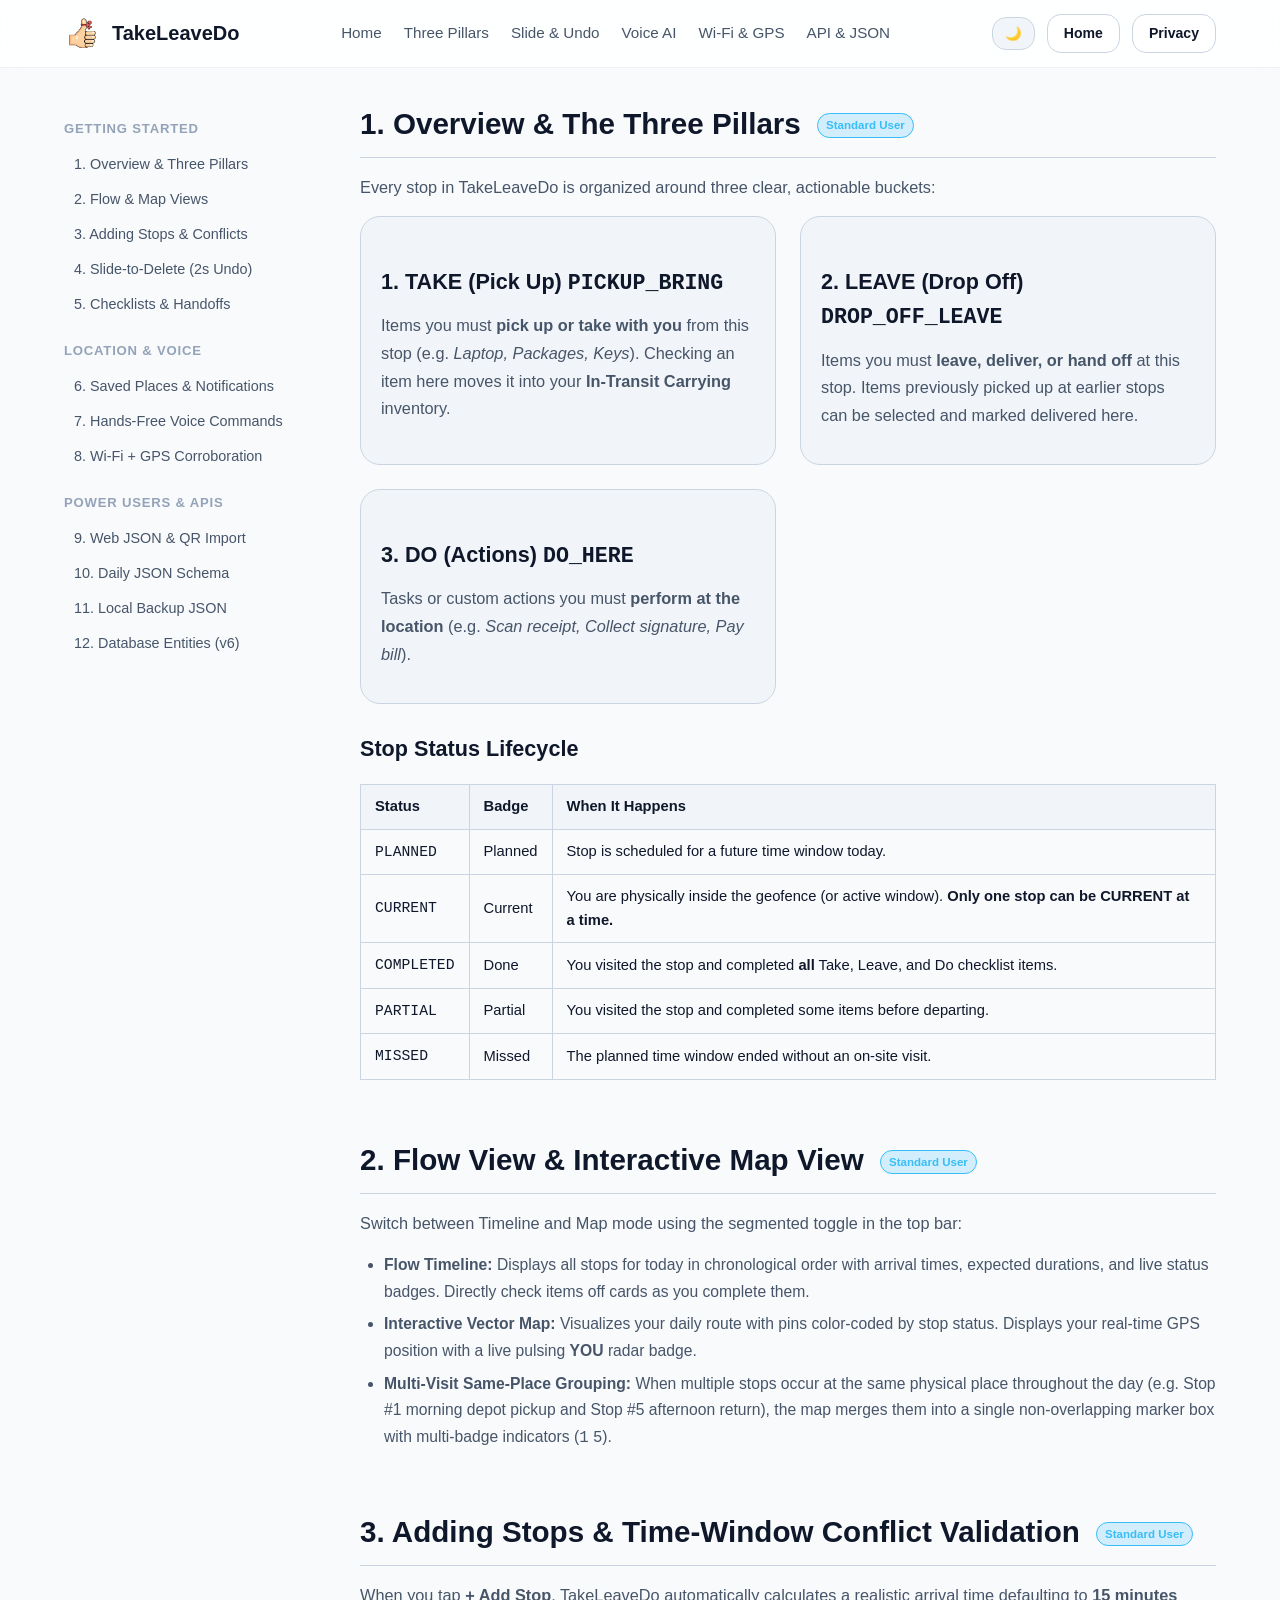
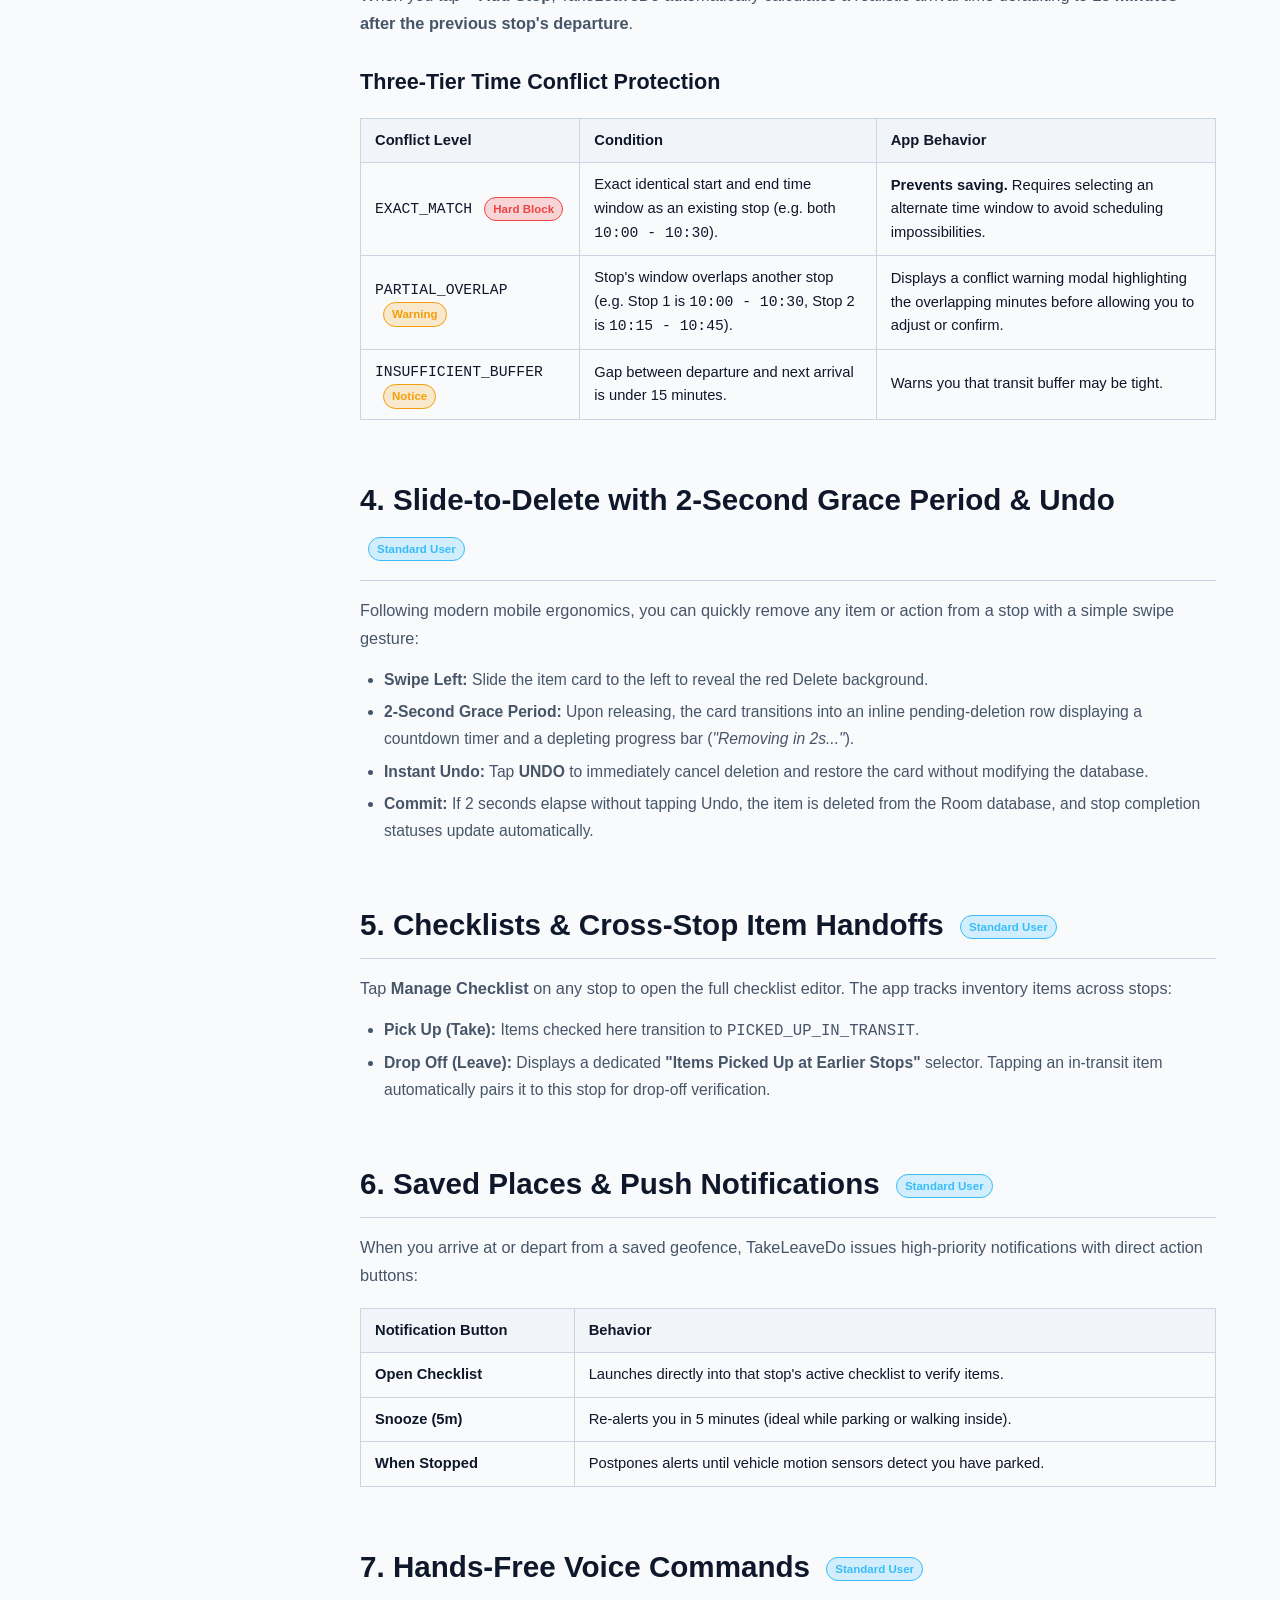
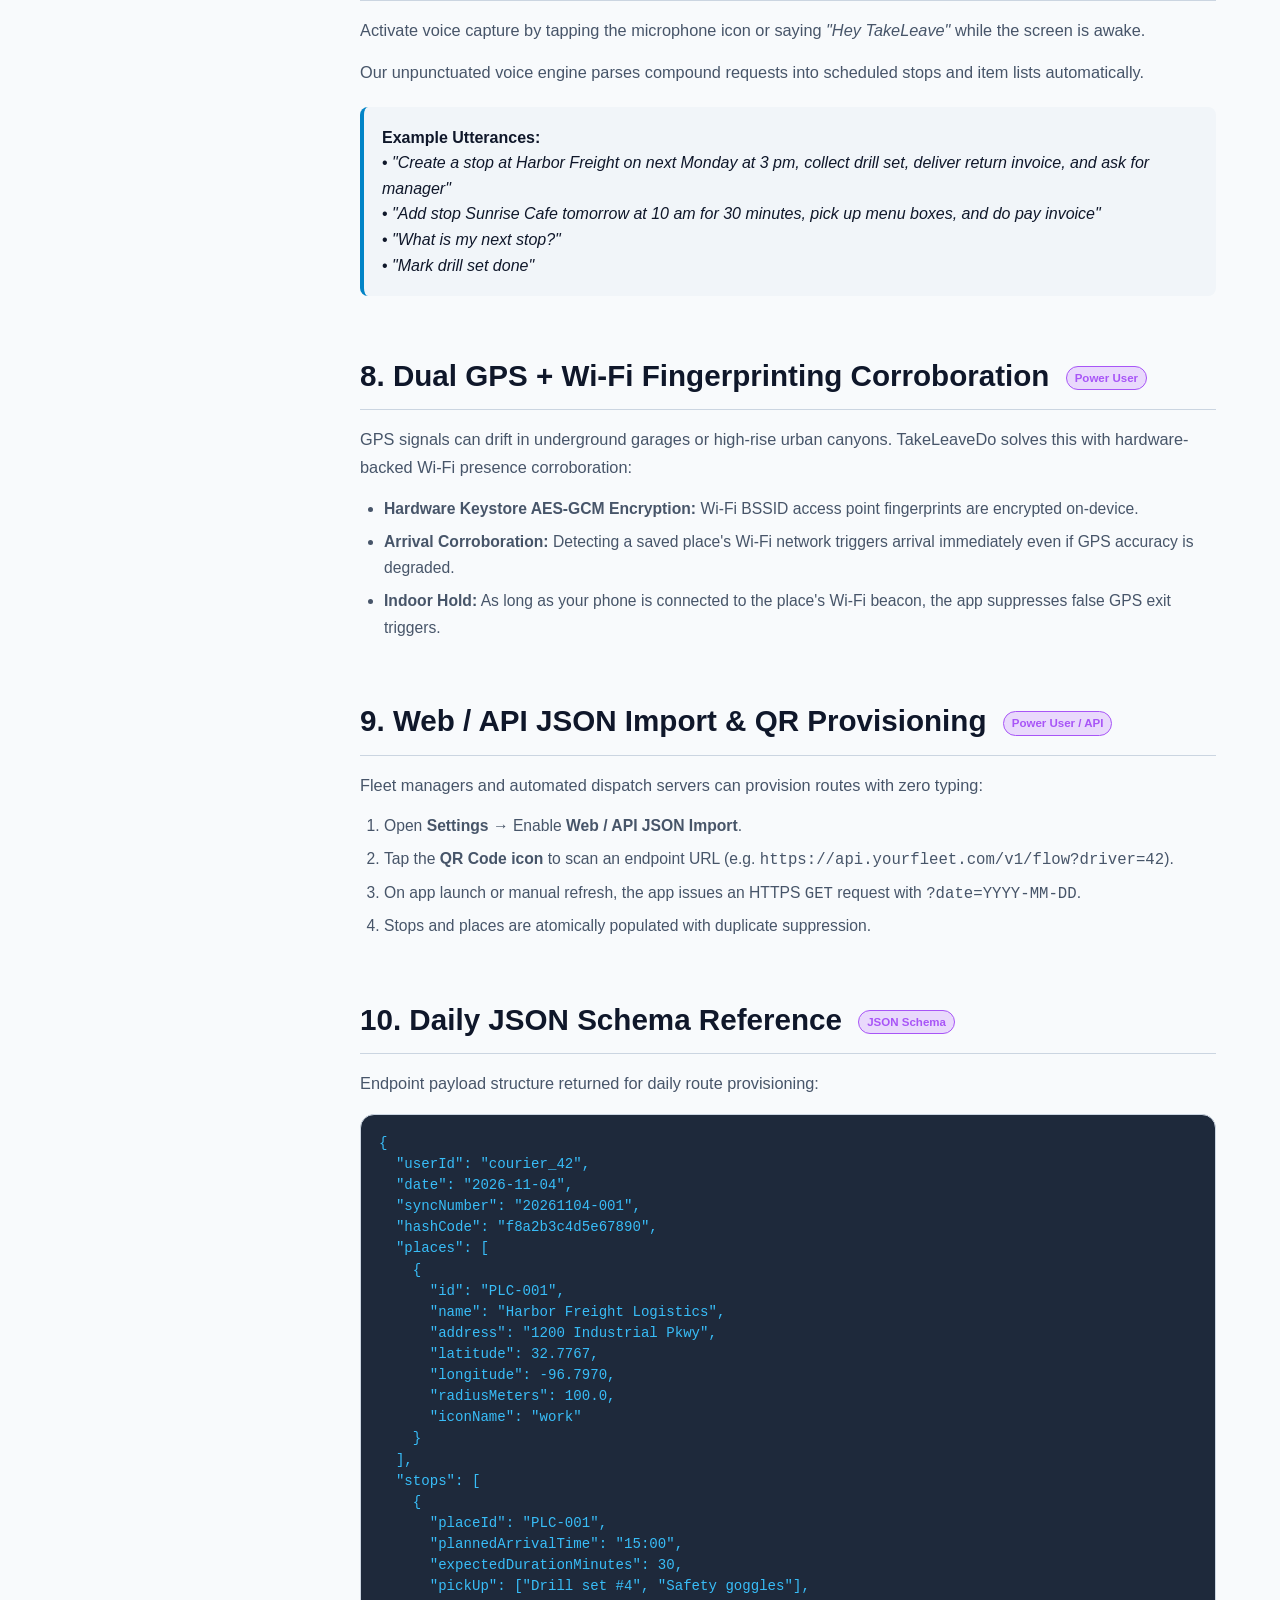
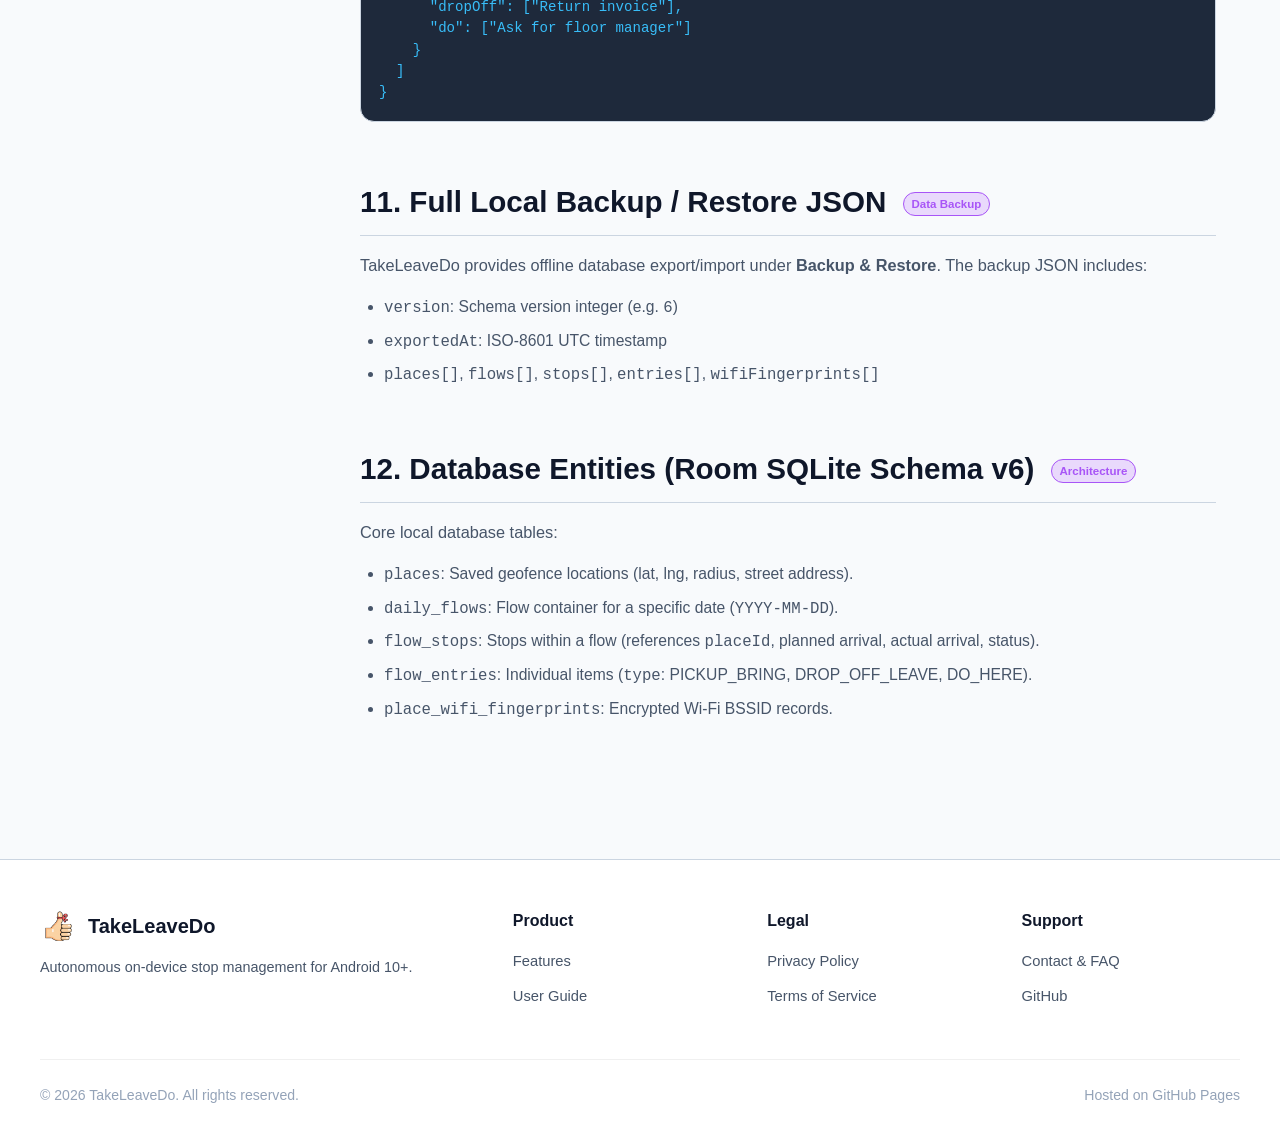
==== docs.html @ e9e909c5 "Initial release of TakeLeaveDo GitHub Pages website, documentation, and privacy policy" ====
<!DOCTYPE html>
<html lang="en" data-theme="dark">
<head>
  <meta charset="UTF-8" />
  <meta name="viewport" content="width=device-width, initial-scale=1.0" />
  <title>User Guide & Technical Reference — TakeLeaveDo</title>
  <meta name="description" content="Comprehensive User Guide, Voice Commands Manual, and Web/API JSON specifications for TakeLeaveDo." />
  <link rel="icon" type="image/png" href="assets/img/app_logo.png" />
  <link rel="stylesheet" href="assets/css/style.css" />
  <style>
    /* Docs specific layout */
    .docs-layout {
      max-width: var(--max-w);
      margin: 0 auto;
      display: grid;
      grid-template-columns: 260px 1fr;
      gap: 36px;
      padding: 32px 24px 80px;
    }
    aside.docs-sidebar {
      position: sticky;
      top: 80px;
      height: calc(100vh - 100px);
      overflow-y: auto;
      padding-right: 12px;
    }
    .docs-sidebar h4 {
      font-size: 0.82rem;
      text-transform: uppercase;
      letter-spacing: 0.8px;
      color: var(--text-dim);
      margin: 18px 0 8px;
    }
    .docs-sidebar ul {
      list-style: none;
      margin-bottom: 12px;
    }
    .docs-sidebar li a {
      display: block;
      padding: 6px 10px;
      border-radius: var(--radius-sm);
      color: var(--text-muted);
      font-size: 0.9rem;
      transition: var(--transition);
    }
    .docs-sidebar li a:hover {
      background: var(--bg-card);
      color: var(--primary);
      text-decoration: none;
    }
    .docs-content section {
      margin-bottom: 56px;
      scroll-margin-top: 90px;
    }
    .docs-content h2 {
      font-size: 1.85rem;
      font-weight: 700;
      margin-bottom: 16px;
      border-bottom: 1px solid var(--border);
      padding-bottom: 10px;
    }
    .docs-content h3 {
      font-size: 1.35rem;
      font-weight: 600;
      margin: 28px 0 12px;
      color: var(--text-main);
    }
    .docs-content p {
      color: var(--text-muted);
      font-size: 1.02rem;
      line-height: 1.7;
      margin-bottom: 14px;
    }
    .docs-content ul, .docs-content ol {
      color: var(--text-muted);
      margin: 0 0 18px 24px;
      font-size: 0.98rem;
      line-height: 1.7;
    }
    .docs-content li { margin-bottom: 6px; }
    .badge {
      display: inline-block;
      font-size: 0.72rem;
      font-weight: 700;
      padding: 2px 8px;
      border-radius: var(--radius-full);
      vertical-align: middle;
      margin-left: 8px;
    }
    .badge-user { background: rgba(56, 189, 248, 0.2); color: #38bdf8; border: 1px solid #38bdf8; }
    .badge-power { background: rgba(168, 85, 247, 0.2); color: #a855f7; border: 1px solid #a855f7; }
    .badge-warn { background: rgba(245, 158, 11, 0.2); color: #f59e0b; border: 1px solid #f59e0b; }
    .badge-block { background: rgba(239, 68, 68, 0.2); color: #ef4444; border: 1px solid #ef4444; }
    pre {
      background: var(--bg-code);
      border: 1px solid var(--border);
      border-radius: var(--radius-md);
      padding: 18px;
      overflow-x: auto;
      font-family: ui-monospace, SFMono-Regular, Menlo, Monaco, Consolas, monospace;
      font-size: 0.88rem;
      line-height: 1.5;
      color: #38bdf8;
      margin: 16px 0 24px;
    }
    table {
      width: 100%;
      border-collapse: collapse;
      margin: 18px 0;
      border: 1px solid var(--border);
      font-size: 0.92rem;
    }
    th, td {
      padding: 10px 14px;
      border: 1px solid var(--border);
      text-align: left;
    }
    th { background: var(--bg-card); color: var(--text-main); }
    @media (max-width: 860px) {
      .docs-layout { grid-template-columns: 1fr; }
      aside.docs-sidebar { display: none; }
    }
  </style>
</head>
<body>

  <!-- Site Navigation -->
  <header class="site-header">
    <div class="nav-container">
      <a href="index.html" class="brand">
        <img src="assets/img/app_logo.png" alt="TakeLeaveDo Logo" />
        <span>TakeLeaveDo</span>
      </a>
      <nav class="main-nav">
        <a href="index.html">Home</a>
        <a href="#overview">Three Pillars</a>
        <a href="#swipe-undo">Slide & Undo</a>
        <a href="#voice-commands">Voice AI</a>
        <a href="#wifi-corroboration">Wi-Fi & GPS</a>
        <a href="#schema-web-import">API & JSON</a>
      </nav>
      <div class="nav-actions">
        <button id="theme-toggle" class="btn-icon" aria-label="Toggle Theme">☀️</button>
        <a href="index.html" class="btn btn-outline" style="padding: 7px 16px; font-size: 0.88rem;">Home</a>
        <a href="privacy.html" class="btn btn-outline" style="padding: 7px 16px; font-size: 0.88rem;">Privacy</a>
      </div>
    </div>
  </header>

  <div class="docs-layout">
    <!-- Sidebar -->
    <aside class="docs-sidebar">
      <h4>Getting Started</h4>
      <ul>
        <li><a href="#overview">1. Overview & Three Pillars</a></li>
        <li><a href="#today-flow-map">2. Flow & Map Views</a></li>
        <li><a href="#stops-conflicts">3. Adding Stops & Conflicts</a></li>
        <li><a href="#swipe-undo">4. Slide-to-Delete (2s Undo)</a></li>
        <li><a href="#checklists-handoff">5. Checklists & Handoffs</a></li>
      </ul>

      <h4>Location & Voice</h4>
      <ul>
        <li><a href="#places-geofence">6. Saved Places & Notifications</a></li>
        <li><a href="#voice-commands">7. Hands-Free Voice Commands</a></li>
        <li><a href="#wifi-corroboration">8. Wi-Fi + GPS Corroboration</a></li>
      </ul>

      <h4>Power Users & APIs</h4>
      <ul>
        <li><a href="#web-json-qr">9. Web JSON & QR Import</a></li>
        <li><a href="#schema-web-import">10. Daily JSON Schema</a></li>
        <li><a href="#schema-backup">11. Local Backup JSON</a></li>
        <li><a href="#db-entities">12. Database Entities (v6)</a></li>
      </ul>
    </aside>

    <!-- Main Docs Content -->
    <main class="docs-content">
      <!-- SECTION 1 -->
      <section id="overview">
        <h2>1. Overview & The Three Pillars <span class="badge badge-user">Standard User</span></h2>
        <p>Every stop in TakeLeaveDo is organized around three clear, actionable buckets:</p>
        <div class="features-grid" style="margin-bottom: 24px;">
          <div class="feature-card" style="padding: 20px;">
            <h3>1. TAKE (Pick Up) <code>PICKUP_BRING</code></h3>
            <p>Items you must <strong>pick up or take with you</strong> from this stop (e.g. <em>Laptop, Packages, Keys</em>). Checking an item here moves it into your <strong>In-Transit Carrying</strong> inventory.</p>
          </div>
          <div class="feature-card" style="padding: 20px;">
            <h3>2. LEAVE (Drop Off) <code>DROP_OFF_LEAVE</code></h3>
            <p>Items you must <strong>leave, deliver, or hand off</strong> at this stop. Items previously picked up at earlier stops can be selected and marked delivered here.</p>
          </div>
          <div class="feature-card" style="padding: 20px;">
            <h3>3. DO (Actions) <code>DO_HERE</code></h3>
            <p>Tasks or custom actions you must <strong>perform at the location</strong> (e.g. <em>Scan receipt, Collect signature, Pay bill</em>).</p>
          </div>
        </div>

        <h3>Stop Status Lifecycle</h3>
        <table>
          <thead>
            <tr><th>Status</th><th>Badge</th><th>When It Happens</th></tr>
          </thead>
          <tbody>
            <tr><td><code>PLANNED</code></td><td>Planned</td><td>Stop is scheduled for a future time window today.</td></tr>
            <tr><td><code>CURRENT</code></td><td>Current</td><td>You are physically inside the geofence (or active window). <strong>Only one stop can be CURRENT at a time.</strong></td></tr>
            <tr><td><code>COMPLETED</code></td><td>Done</td><td>You visited the stop and completed <strong>all</strong> Take, Leave, and Do checklist items.</td></tr>
            <tr><td><code>PARTIAL</code></td><td>Partial</td><td>You visited the stop and completed some items before departing.</td></tr>
            <tr><td><code>MISSED</code></td><td>Missed</td><td>The planned time window ended without an on-site visit.</td></tr>
          </tbody>
        </table>
      </section>

      <!-- SECTION 2 -->
      <section id="today-flow-map">
        <h2>2. Flow View & Interactive Map View <span class="badge badge-user">Standard User</span></h2>
        <p>Switch between Timeline and Map mode using the segmented toggle in the top bar:</p>
        <ul>
          <li><strong>Flow Timeline:</strong> Displays all stops for today in chronological order with arrival times, expected durations, and live status badges. Directly check items off cards as you complete them.</li>
          <li><strong>Interactive Vector Map:</strong> Visualizes your daily route with pins color-coded by stop status. Displays your real-time GPS position with a live pulsing <strong>YOU</strong> radar badge.</li>
          <li><strong>Multi-Visit Same-Place Grouping:</strong> When multiple stops occur at the same physical place throughout the day (e.g. Stop #1 morning depot pickup and Stop #5 afternoon return), the map merges them into a single non-overlapping marker box with multi-badge indicators (<code>1</code> <code>5</code>).</li>
        </ul>
      </section>

      <!-- SECTION 3 -->
      <section id="stops-conflicts">
        <h2>3. Adding Stops & Time-Window Conflict Validation <span class="badge badge-user">Standard User</span></h2>
        <p>When you tap <strong>+ Add Stop</strong>, TakeLeaveDo automatically calculates a realistic arrival time defaulting to <strong>15 minutes after the previous stop's departure</strong>.</p>

        <h3>Three-Tier Time Conflict Protection</h3>
        <table>
          <thead>
            <tr><th>Conflict Level</th><th>Condition</th><th>App Behavior</th></tr>
          </thead>
          <tbody>
            <tr>
              <td><code>EXACT_MATCH</code> <span class="badge badge-block">Hard Block</span></td>
              <td>Exact identical start and end time window as an existing stop (e.g. both <code>10:00 - 10:30</code>).</td>
              <td><strong>Prevents saving.</strong> Requires selecting an alternate time window to avoid scheduling impossibilities.</td>
            </tr>
            <tr>
              <td><code>PARTIAL_OVERLAP</code> <span class="badge badge-warn">Warning</span></td>
              <td>Stop's window overlaps another stop (e.g. Stop 1 is <code>10:00 - 10:30</code>, Stop 2 is <code>10:15 - 10:45</code>).</td>
              <td>Displays a conflict warning modal highlighting the overlapping minutes before allowing you to adjust or confirm.</td>
            </tr>
            <tr>
              <td><code>INSUFFICIENT_BUFFER</code> <span class="badge badge-warn">Notice</span></td>
              <td>Gap between departure and next arrival is under 15 minutes.</td>
              <td>Warns you that transit buffer may be tight.</td>
            </tr>
          </tbody>
        </table>
      </section>

      <!-- SECTION 4: SLIDE TO DELETE & UNDO -->
      <section id="swipe-undo">
        <h2>4. Slide-to-Delete with 2-Second Grace Period & Undo <span class="badge badge-user">Standard User</span></h2>
        <p>
          Following modern mobile ergonomics, you can quickly remove any item or action from a stop with a simple swipe gesture:
        </p>
        <ul>
          <li><strong>Swipe Left:</strong> Slide the item card to the left to reveal the red Delete background.</li>
          <li><strong>2-Second Grace Period:</strong> Upon releasing, the card transitions into an inline pending-deletion row displaying a countdown timer and a depleting progress bar (<em>"Removing in 2s..."</em>).</li>
          <li><strong>Instant Undo:</strong> Tap <strong>UNDO</strong> to immediately cancel deletion and restore the card without modifying the database.</li>
          <li><strong>Commit:</strong> If 2 seconds elapse without tapping Undo, the item is deleted from the Room database, and stop completion statuses update automatically.</li>
        </ul>
      </section>

      <!-- SECTION 5 -->
      <section id="checklists-handoff">
        <h2>5. Checklists & Cross-Stop Item Handoffs <span class="badge badge-user">Standard User</span></h2>
        <p>
          Tap <strong>Manage Checklist</strong> on any stop to open the full checklist editor. The app tracks inventory items across stops:
        </p>
        <ul>
          <li><strong>Pick Up (Take):</strong> Items checked here transition to <code>PICKED_UP_IN_TRANSIT</code>.</li>
          <li><strong>Drop Off (Leave):</strong> Displays a dedicated <strong>"Items Picked Up at Earlier Stops"</strong> selector. Tapping an in-transit item automatically pairs it to this stop for drop-off verification.</li>
        </ul>
      </section>

      <!-- SECTION 6 -->
      <section id="places-geofence">
        <h2>6. Saved Places & Push Notifications <span class="badge badge-user">Standard User</span></h2>
        <p>When you arrive at or depart from a saved geofence, TakeLeaveDo issues high-priority notifications with direct action buttons:</p>
        <table>
          <thead>
            <tr><th>Notification Button</th><th>Behavior</th></tr>
          </thead>
          <tbody>
            <tr><td><strong>Open Checklist</strong></td><td>Launches directly into that stop's active checklist to verify items.</td></tr>
            <tr><td><strong>Snooze (5m)</strong></td><td>Re-alerts you in 5 minutes (ideal while parking or walking inside).</td></tr>
            <tr><td><strong>When Stopped</strong></td><td>Postpones alerts until vehicle motion sensors detect you have parked.</td></tr>
          </tbody>
        </table>
      </section>

      <!-- SECTION 7 -->
      <section id="voice-commands">
        <h2>7. Hands-Free Voice Commands <span class="badge badge-user">Standard User</span></h2>
        <p>
          Activate voice capture by tapping the microphone icon or saying <em>"Hey TakeLeave"</em> while the screen is awake.
        </p>
        <p>
          Our unpunctuated voice engine parses compound requests into scheduled stops and item lists automatically.
        </p>
        <div class="callout-box">
          <strong>Example Utterances:</strong><br />
          &bull; <em>"Create a stop at Harbor Freight on next Monday at 3 pm, collect drill set, deliver return invoice, and ask for manager"</em><br />
          &bull; <em>"Add stop Sunrise Cafe tomorrow at 10 am for 30 minutes, pick up menu boxes, and do pay invoice"</em><br />
          &bull; <em>"What is my next stop?"</em><br />
          &bull; <em>"Mark drill set done"</em>
        </div>
      </section>

      <!-- SECTION 8 -->
      <section id="wifi-corroboration">
        <h2>8. Dual GPS + Wi-Fi Fingerprinting Corroboration <span class="badge badge-power">Power User</span></h2>
        <p>
          GPS signals can drift in underground garages or high-rise urban canyons. TakeLeaveDo solves this with hardware-backed Wi-Fi presence corroboration:
        </p>
        <ul>
          <li><strong>Hardware Keystore AES-GCM Encryption:</strong> Wi-Fi BSSID access point fingerprints are encrypted on-device.</li>
          <li><strong>Arrival Corroboration:</strong> Detecting a saved place's Wi-Fi network triggers arrival immediately even if GPS accuracy is degraded.</li>
          <li><strong>Indoor Hold:</strong> As long as your phone is connected to the place's Wi-Fi beacon, the app suppresses false GPS exit triggers.</li>
        </ul>
      </section>

      <!-- SECTION 9 -->
      <section id="web-json-qr">
        <h2>9. Web / API JSON Import & QR Provisioning <span class="badge badge-power">Power User / API</span></h2>
        <p>
          Fleet managers and automated dispatch servers can provision routes with zero typing:
        </p>
        <ol>
          <li>Open <strong>Settings</strong> &rarr; Enable <strong>Web / API JSON Import</strong>.</li>
          <li>Tap the <strong>QR Code icon</strong> to scan an endpoint URL (e.g. <code>https://api.yourfleet.com/v1/flow?driver=42</code>).</li>
          <li>On app launch or manual refresh, the app issues an HTTPS <code>GET</code> request with <code>?date=YYYY-MM-DD</code>.</li>
          <li>Stops and places are atomically populated with duplicate suppression.</li>
        </ol>
      </section>

      <!-- SECTION 10 -->
      <section id="schema-web-import">
        <h2>10. Daily JSON Schema Reference <span class="badge badge-power">JSON Schema</span></h2>
        <p>Endpoint payload structure returned for daily route provisioning:</p>
        <pre><code>{
  "userId": "courier_42",
  "date": "2026-11-04",
  "syncNumber": "20261104-001",
  "hashCode": "f8a2b3c4d5e67890",
  "places": [
    {
      "id": "PLC-001",
      "name": "Harbor Freight Logistics",
      "address": "1200 Industrial Pkwy",
      "latitude": 32.7767,
      "longitude": -96.7970,
      "radiusMeters": 100.0,
      "iconName": "work"
    }
  ],
  "stops": [
    {
      "placeId": "PLC-001",
      "plannedArrivalTime": "15:00",
      "expectedDurationMinutes": 30,
      "pickUp": ["Drill set #4", "Safety goggles"],
      "dropOff": ["Return invoice"],
      "do": ["Ask for floor manager"]
    }
  ]
}</code></pre>
      </section>

      <!-- SECTION 11 -->
      <section id="schema-backup">
        <h2>11. Full Local Backup / Restore JSON <span class="badge badge-power">Data Backup</span></h2>
        <p>
          TakeLeaveDo provides offline database export/import under <strong>Backup & Restore</strong>. The backup JSON includes:
        </p>
        <ul>
          <li><code>version</code>: Schema version integer (e.g. <code>6</code>)</li>
          <li><code>exportedAt</code>: ISO-8601 UTC timestamp</li>
          <li><code>places[]</code>, <code>flows[]</code>, <code>stops[]</code>, <code>entries[]</code>, <code>wifiFingerprints[]</code></li>
        </ul>
      </section>

      <!-- SECTION 12 -->
      <section id="db-entities">
        <h2>12. Database Entities (Room SQLite Schema v6) <span class="badge badge-power">Architecture</span></h2>
        <p>Core local database tables:</p>
        <ul>
          <li><code>places</code>: Saved geofence locations (lat, lng, radius, street address).</li>
          <li><code>daily_flows</code>: Flow container for a specific date (<code>YYYY-MM-DD</code>).</li>
          <li><code>flow_stops</code>: Stops within a flow (references <code>placeId</code>, planned arrival, actual arrival, status).</li>
          <li><code>flow_entries</code>: Individual items (<code>type</code>: PICKUP_BRING, DROP_OFF_LEAVE, DO_HERE).</li>
          <li><code>place_wifi_fingerprints</code>: Encrypted Wi-Fi BSSID records.</li>
        </ul>
      </section>
    </main>
  </div>

  <footer class="site-footer">
    <div class="footer-container">
      <div class="footer-col">
        <div class="brand" style="margin-bottom: 12px;">
          <img src="assets/img/app_logo.png" alt="Logo" />
          <span>TakeLeaveDo</span>
        </div>
        <p style="color: var(--text-muted); font-size: 0.9rem;">
          Autonomous on-device stop management for Android 10+.
        </p>
      </div>
      <div class="footer-col">
        <h4>Product</h4>
        <ul>
          <li><a href="index.html#features">Features</a></li>
          <li><a href="docs.html">User Guide</a></li>
        </ul>
      </div>
      <div class="footer-col">
        <h4>Legal</h4>
        <ul>
          <li><a href="privacy.html">Privacy Policy</a></li>
          <li><a href="terms.html">Terms of Service</a></li>
        </ul>
      </div>
      <div class="footer-col">
        <h4>Support</h4>
        <ul>
          <li><a href="support.html">Contact & FAQ</a></li>
          <li><a href="https://github.com/caglarorhan/takeleavedo-page" target="_blank" rel="noopener">GitHub</a></li>
        </ul>
      </div>
    </div>
    <div class="footer-bottom">
      <div>&copy; 2026 TakeLeaveDo. All rights reserved.</div>
      <div>Hosted on GitHub Pages</div>
    </div>
  </footer>

  <script src="assets/js/main.js"></script>
</body>
</html>
---- assets/css/style.css ----
/* TakeLeaveDo Official Web & Documentation Stylesheet */
:root {
  --bg-main: #0b0f19;
  --bg-surface: #111827;
  --bg-card: #1f293d;
  --bg-card-hover: #26334d;
  --bg-code: #070a12;
  --text-main: #f3f4f6;
  --text-muted: #9ca3af;
  --text-dim: #6b7280;
  --primary: #38bdf8;
  --primary-hover: #0284c7;
  --primary-glow: rgba(56, 189, 248, 0.25);
  --success: #10b981;
  --success-glow: rgba(16, 185, 129, 0.2);
  --warning: #f59e0b;
  --danger: #ef4444;
  --purple: #8b5cf6;
  --border: #374151;
  --border-light: rgba(255, 255, 255, 0.08);
  --radius-sm: 8px;
  --radius-md: 14px;
  --radius-lg: 20px;
  --radius-full: 9999px;
  --shadow: 0 10px 25px -5px rgba(0, 0, 0, 0.4), 0 8px 10px -6px rgba(0, 0, 0, 0.3);
  --max-w: 1200px;
  --transition: all 0.25s cubic-bezier(0.16, 1, 0.3, 1);
}

[data-theme="light"] {
  --bg-main: #f8fafc;
  --bg-surface: #ffffff;
  --bg-card: #f1f5f9;
  --bg-card-hover: #e2e8f0;
  --bg-code: #1e293b;
  --text-main: #0f172a;
  --text-muted: #475569;
  --text-dim: #94a3b8;
  --primary: #0284c7;
  --primary-hover: #0369a1;
  --primary-glow: rgba(2, 132, 199, 0.15);
  --border: #cbd5e1;
  --border-light: rgba(0, 0, 0, 0.06);
  --shadow: 0 10px 20px -5px rgba(0, 0, 0, 0.08);
}

* {
  box-sizing: border-box;
  margin: 0;
  padding: 0;
}

html {
  scroll-behavior: smooth;
  font-family: -apple-system, BlinkMacSystemFont, "Segoe UI", Roboto, Oxygen, Ubuntu, Cantarell, "Open Sans", sans-serif;
  background-color: var(--bg-main);
  color: var(--text-main);
  line-height: 1.6;
}

body {
  min-height: 100vh;
  display: flex;
  flex-direction: column;
}

a {
  color: var(--primary);
  text-decoration: none;
  transition: var(--transition);
}

a:hover {
  text-decoration: underline;
}

/* Header & Nav */
header.site-header {
  position: sticky;
  top: 0;
  z-index: 100;
  backdrop-filter: blur(16px);
  -webkit-backdrop-filter: blur(16px);
  background-color: rgba(11, 15, 25, 0.82);
  border-bottom: 1px solid var(--border-light);
  transition: var(--transition);
}

[data-theme="light"] header.site-header {
  background-color: rgba(255, 255, 255, 0.85);
}

.nav-container {
  max-width: var(--max-w);
  margin: 0 auto;
  display: flex;
  align-items: center;
  justify-content: space-between;
  padding: 14px 24px;
}

.brand {
  display: flex;
  align-items: center;
  gap: 12px;
  font-size: 1.25rem;
  font-weight: 700;
  color: var(--text-main);
  text-decoration: none !important;
}

.brand img {
  width: 36px;
  height: 36px;
  border-radius: var(--radius-sm);
}

.brand span.tag {
  font-size: 0.72rem;
  background: var(--primary-glow);
  color: var(--primary);
  padding: 2px 8px;
  border-radius: var(--radius-full);
  font-weight: 600;
  letter-spacing: 0.5px;
}

nav.main-nav {
  display: flex;
  align-items: center;
  gap: 22px;
}

nav.main-nav a {
  color: var(--text-muted);
  font-size: 0.95rem;
  font-weight: 500;
}

nav.main-nav a:hover, nav.main-nav a.active {
  color: var(--primary);
  text-decoration: none;
}

.nav-actions {
  display: flex;
  align-items: center;
  gap: 12px;
}

.btn-icon {
  background: var(--bg-card);
  border: 1px solid var(--border);
  color: var(--text-main);
  padding: 8px 12px;
  border-radius: var(--radius-md);
  cursor: pointer;
  display: inline-flex;
  align-items: center;
  justify-content: center;
  transition: var(--transition);
}

.btn-icon:hover {
  background: var(--bg-card-hover);
}

/* Buttons */
.btn {
  display: inline-flex;
  align-items: center;
  justify-content: center;
  gap: 8px;
  padding: 11px 22px;
  font-size: 0.95rem;
  font-weight: 600;
  border-radius: var(--radius-md);
  cursor: pointer;
  transition: var(--transition);
  text-decoration: none !important;
  border: 1px solid transparent;
}

.btn-primary {
  background-color: var(--primary);
  color: #0b0f19;
}

.btn-primary:hover {
  background-color: var(--primary-hover);
  color: #ffffff;
  transform: translateY(-2px);
  box-shadow: 0 4px 18px var(--primary-glow);
}

.btn-outline {
  background: var(--bg-surface);
  border-color: var(--border);
  color: var(--text-main);
}

.btn-outline:hover {
  background: var(--bg-card);
  border-color: var(--primary);
  color: var(--primary);
  transform: translateY(-2px);
}

/* Hero Section */
.hero {
  padding: 80px 24px 60px;
  max-width: var(--max-w);
  margin: 0 auto;
  display: grid;
  grid-template-columns: 1.15fr 0.85fr;
  align-items: center;
  gap: 48px;
}

.hero-badge {
  display: inline-flex;
  align-items: center;
  gap: 8px;
  background: var(--primary-glow);
  border: 1px solid rgba(56, 189, 248, 0.4);
  color: var(--primary);
  padding: 6px 14px;
  border-radius: var(--radius-full);
  font-size: 0.85rem;
  font-weight: 600;
  margin-bottom: 24px;
}

.hero h1 {
  font-size: 3rem;
  line-height: 1.18;
  font-weight: 800;
  margin-bottom: 20px;
  letter-spacing: -0.02em;
}

.hero h1 span.gradient-text {
  background: linear-gradient(135deg, var(--primary) 0%, #a855f7 100%);
  -webkit-background-clip: text;
  -webkit-text-fill-color: transparent;
}

.hero p.lead {
  font-size: 1.18rem;
  color: var(--text-muted);
  line-height: 1.6;
  margin-bottom: 32px;
}

.hero-buttons {
  display: flex;
  flex-wrap: wrap;
  gap: 14px;
  margin-bottom: 32px;
}

.hero-features-list {
  display: flex;
  flex-wrap: wrap;
  gap: 18px;
  list-style: none;
  font-size: 0.9rem;
  color: var(--text-muted);
}

.hero-features-list li {
  display: flex;
  align-items: center;
  gap: 6px;
}

.hero-mockup {
  position: relative;
  display: flex;
  justify-content: center;
}

.phone-frame {
  width: 320px;
  border-radius: 36px;
  padding: 12px;
  background: #1e293b;
  border: 4px solid #334155;
  box-shadow: var(--shadow), 0 0 50px rgba(56, 189, 248, 0.15);
  transition: var(--transition);
}

.phone-frame:hover {
  transform: translateY(-4px);
}

.phone-screen {
  border-radius: 28px;
  overflow: hidden;
  background: #000;
}

.phone-screen img {
  width: 100%;
  display: block;
}

/* Feature Grid */
.features-section {
  padding: 80px 24px;
  background-color: var(--bg-surface);
  border-top: 1px solid var(--border-light);
  border-bottom: 1px solid var(--border-light);
}

.section-container {
  max-width: var(--max-w);
  margin: 0 auto;
}

.section-header {
  text-align: center;
  max-width: 680px;
  margin: 0 auto 56px;
}

.section-header h2 {
  font-size: 2.25rem;
  font-weight: 700;
  margin-bottom: 14px;
}

.section-header p {
  color: var(--text-muted);
  font-size: 1.05rem;
}

.features-grid {
  display: grid;
  grid-template-columns: repeat(auto-fit, minmax(320px, 1fr));
  gap: 24px;
}

.feature-card {
  background: var(--bg-card);
  border: 1px solid var(--border);
  border-radius: var(--radius-lg);
  padding: 28px;
  transition: var(--transition);
}

.feature-card:hover {
  background: var(--bg-card-hover);
  border-color: var(--primary);
  transform: translateY(-4px);
  box-shadow: var(--shadow);
}

.feature-icon {
  font-size: 2rem;
  margin-bottom: 16px;
  display: inline-block;
}

.feature-card h3 {
  font-size: 1.25rem;
  font-weight: 600;
  margin-bottom: 10px;
}

.feature-card p {
  color: var(--text-muted);
  font-size: 0.95rem;
}

/* Deep Dive Showcase */
.showcase-section {
  padding: 90px 24px;
  max-width: var(--max-w);
  margin: 0 auto;
}

.showcase-row {
  display: grid;
  grid-template-columns: 1fr 1fr;
  align-items: center;
  gap: 56px;
  margin-bottom: 80px;
}

.showcase-row.reverse {
  direction: rtl;
}

.showcase-row.reverse .showcase-text {
  direction: ltr;
}

.showcase-text h3 {
  font-size: 1.85rem;
  font-weight: 700;
  margin-bottom: 16px;
}

.showcase-text p {
  color: var(--text-muted);
  font-size: 1.05rem;
  margin-bottom: 20px;
  line-height: 1.65;
}

.pill-list {
  display: flex;
  flex-wrap: wrap;
  gap: 8px;
  margin-top: 14px;
}

.pill {
  font-size: 0.8rem;
  font-weight: 600;
  padding: 4px 12px;
  border-radius: var(--radius-full);
  border: 1px solid var(--border);
  background: var(--bg-surface);
}

.pill.take { color: #38bdf8; border-color: rgba(56, 189, 248, 0.4); }
.pill.leave { color: #f59e0b; border-color: rgba(245, 158, 11, 0.4); }
.pill.do { color: #22c55e; border-color: rgba(34, 197, 94, 0.4); }

.showcase-image {
  border-radius: var(--radius-lg);
  overflow: hidden;
  border: 1px solid var(--border);
  box-shadow: var(--shadow);
}

.showcase-image img {
  width: 100%;
  display: block;
}

/* Call to Action */
.cta-section {
  padding: 70px 24px;
  background: linear-gradient(180deg, var(--bg-surface) 0%, var(--bg-main) 100%);
  text-align: center;
  border-top: 1px solid var(--border-light);
}

.cta-box {
  max-width: 720px;
  margin: 0 auto;
  background: var(--bg-card);
  padding: 48px 32px;
  border-radius: var(--radius-lg);
  border: 1px solid var(--border);
  box-shadow: var(--shadow);
}

.cta-box h2 {
  font-size: 2.2rem;
  font-weight: 800;
  margin-bottom: 16px;
}

.cta-box p {
  color: var(--text-muted);
  font-size: 1.1rem;
  margin-bottom: 28px;
}

/* Footer */
footer.site-footer {
  background: var(--bg-surface);
  border-top: 1px solid var(--border);
  padding: 48px 24px 32px;
  margin-top: auto;
}

.footer-container {
  max-width: var(--max-w);
  margin: 0 auto;
  display: grid;
  grid-template-columns: 2fr 1fr 1fr 1fr;
  gap: 36px;
  margin-bottom: 40px;
}

.footer-col h4 {
  font-size: 1rem;
  font-weight: 600;
  margin-bottom: 14px;
  color: var(--text-main);
}

.footer-col ul {
  list-style: none;
}

.footer-col ul li {
  margin-bottom: 10px;
}

.footer-col ul li a {
  color: var(--text-muted);
  font-size: 0.92rem;
}

.footer-col ul li a:hover {
  color: var(--primary);
}

.footer-bottom {
  max-width: var(--max-w);
  margin: 0 auto;
  padding-top: 24px;
  border-top: 1px solid var(--border-light);
  display: flex;
  align-items: center;
  justify-content: space-between;
  font-size: 0.88rem;
  color: var(--text-dim);
}

/* Page Layout for Docs / Legal (Privacy, Terms, Support) */
.page-container {
  max-width: 900px;
  margin: 40px auto 80px;
  padding: 0 24px;
}

.page-header {
  margin-bottom: 36px;
  padding-bottom: 24px;
  border-bottom: 1px solid var(--border);
}

.page-header h1 {
  font-size: 2.5rem;
  font-weight: 800;
  margin-bottom: 8px;
}

.page-header p.meta {
  color: var(--text-muted);
  font-size: 0.95rem;
}

.page-content h2 {
  font-size: 1.6rem;
  font-weight: 700;
  margin: 32px 0 14px;
  color: var(--text-main);
}

.page-content h3 {
  font-size: 1.25rem;
  font-weight: 600;
  margin: 22px 0 10px;
  color: var(--text-main);
}

.page-content p {
  color: var(--text-muted);
  margin-bottom: 16px;
  font-size: 1.02rem;
  line-height: 1.7;
}

.page-content ul, .page-content ol {
  color: var(--text-muted);
  margin: 0 0 20px 24px;
  font-size: 1rem;
  line-height: 1.7;
}

.page-content li {
  margin-bottom: 8px;
}

.callout-box {
  background: var(--bg-card);
  border-left: 4px solid var(--primary);
  border-radius: var(--radius-sm);
  padding: 18px;
  margin: 20px 0;
}

.callout-box.success { border-left-color: var(--success); }
.callout-box.warning { border-left-color: var(--warning); }
.callout-box.danger { border-left-color: var(--danger); }

/* Responsive */
@media (max-width: 900px) {
  .hero {
    grid-template-columns: 1fr;
    text-align: center;
    padding: 40px 20px;
  }
  .hero h1 { font-size: 2.3rem; }
  .hero-buttons { justify-content: center; }
  .hero-features-list { justify-content: center; }
  .showcase-row, .showcase-row.reverse {
    grid-template-columns: 1fr;
    direction: ltr;
  }
  .footer-container {
    grid-template-columns: 1fr 1fr;
  }
}

@media (max-width: 640px) {
  nav.main-nav { display: none; }
  .hero h1 { font-size: 2rem; }
  .footer-container { grid-template-columns: 1fr; }
  .footer-bottom { flex-direction: column; gap: 12px; text-align: center; }
}
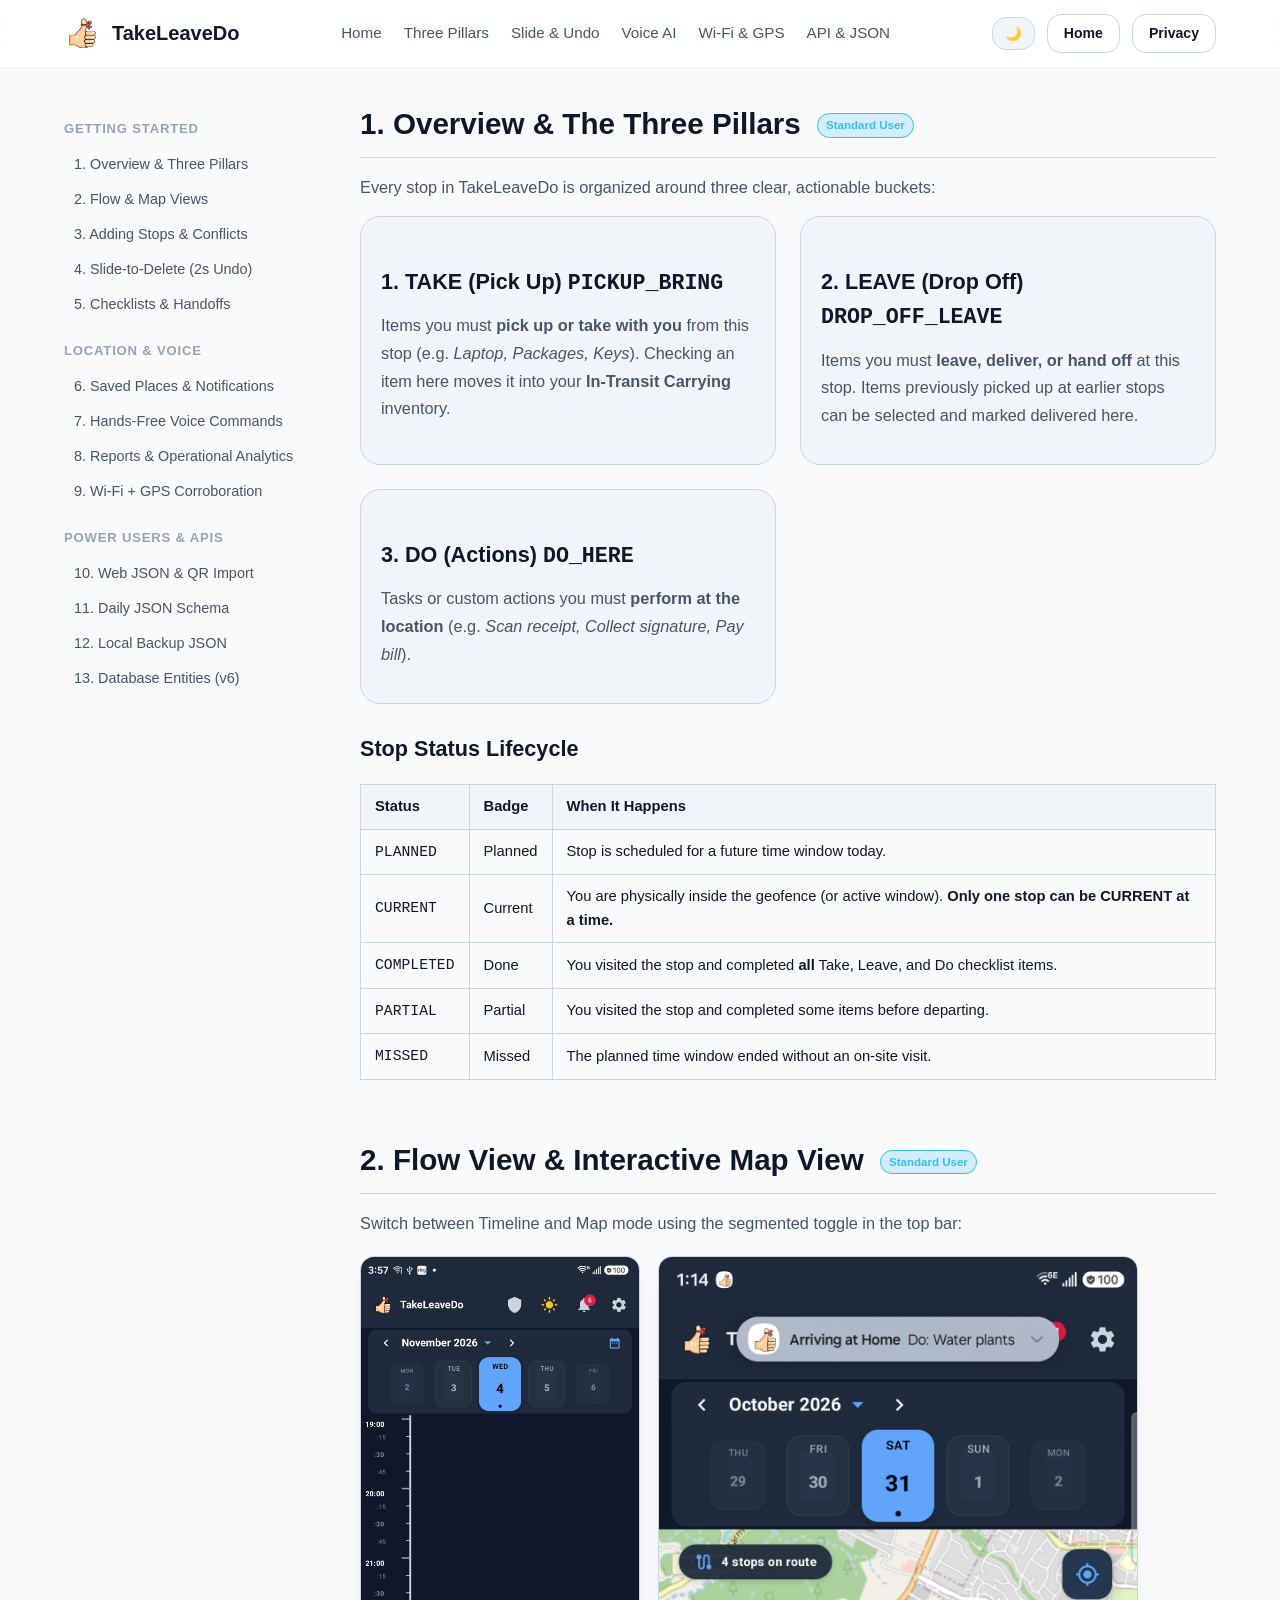
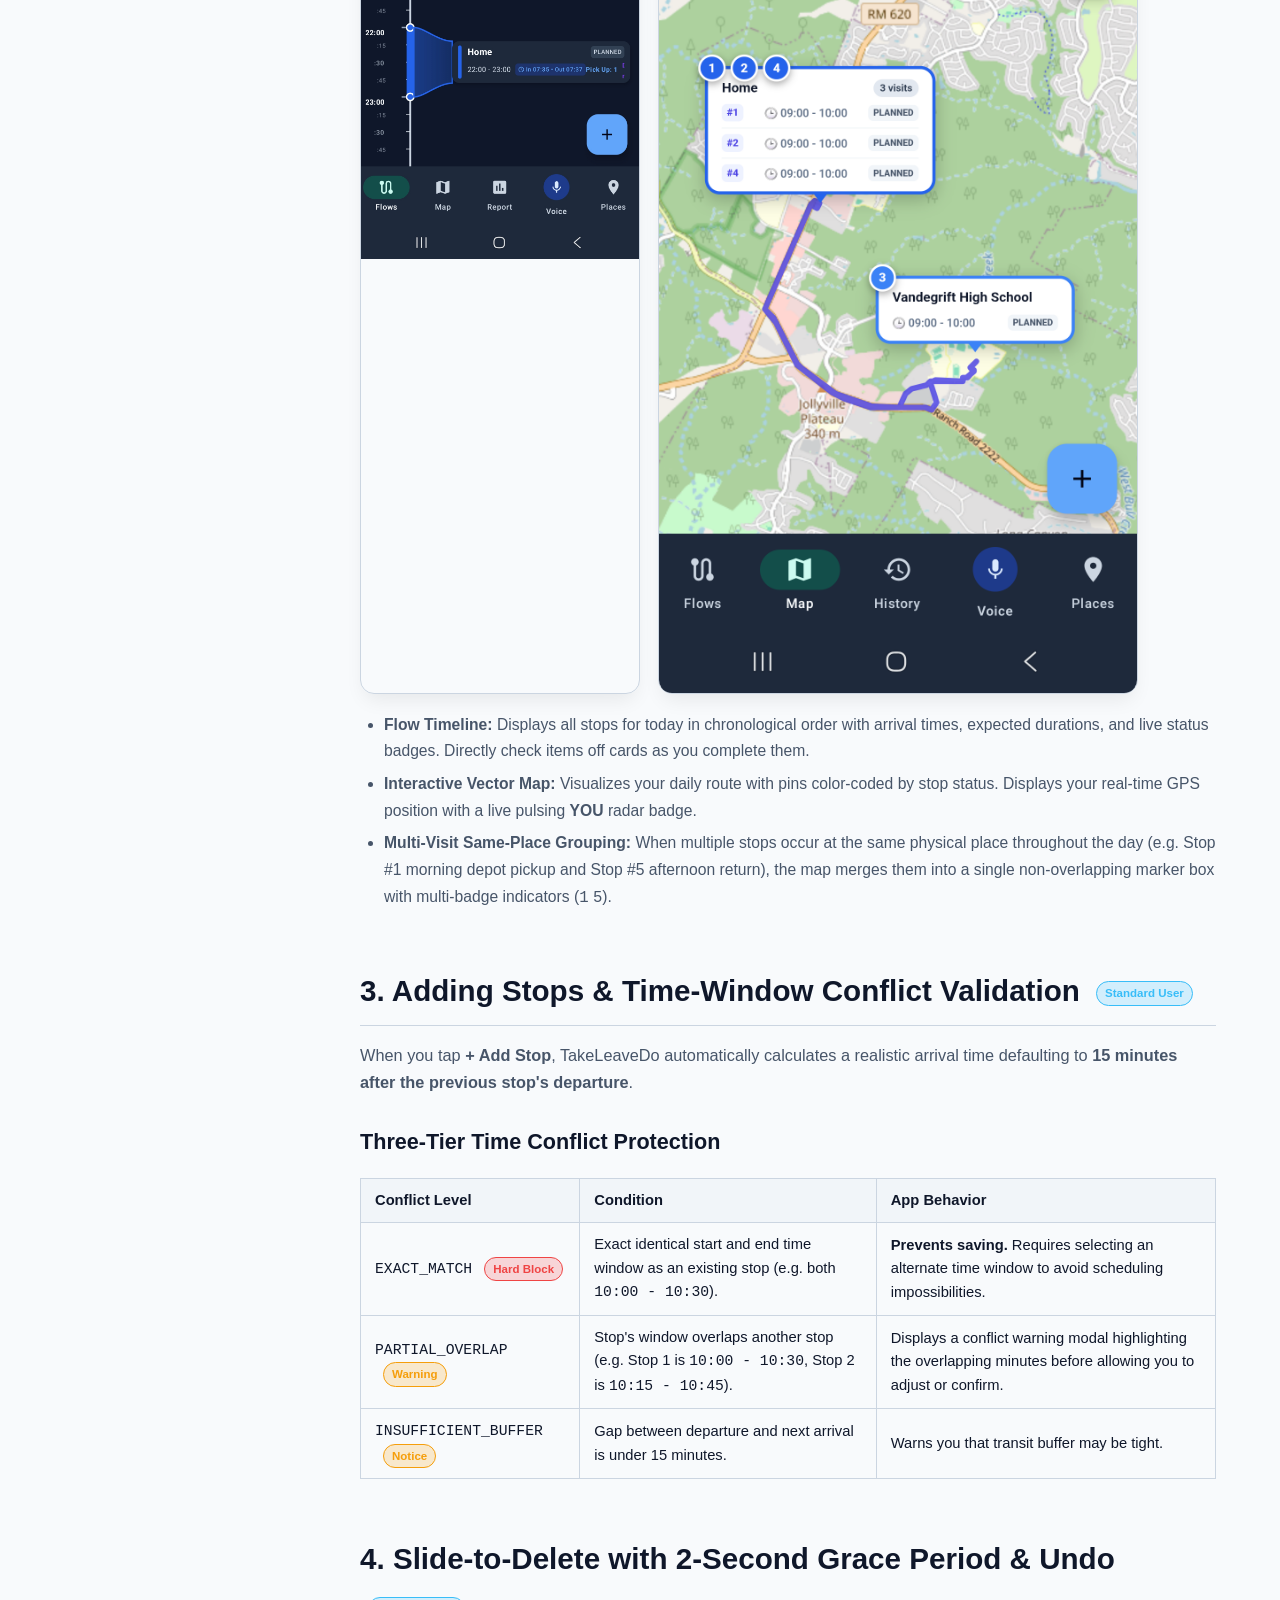
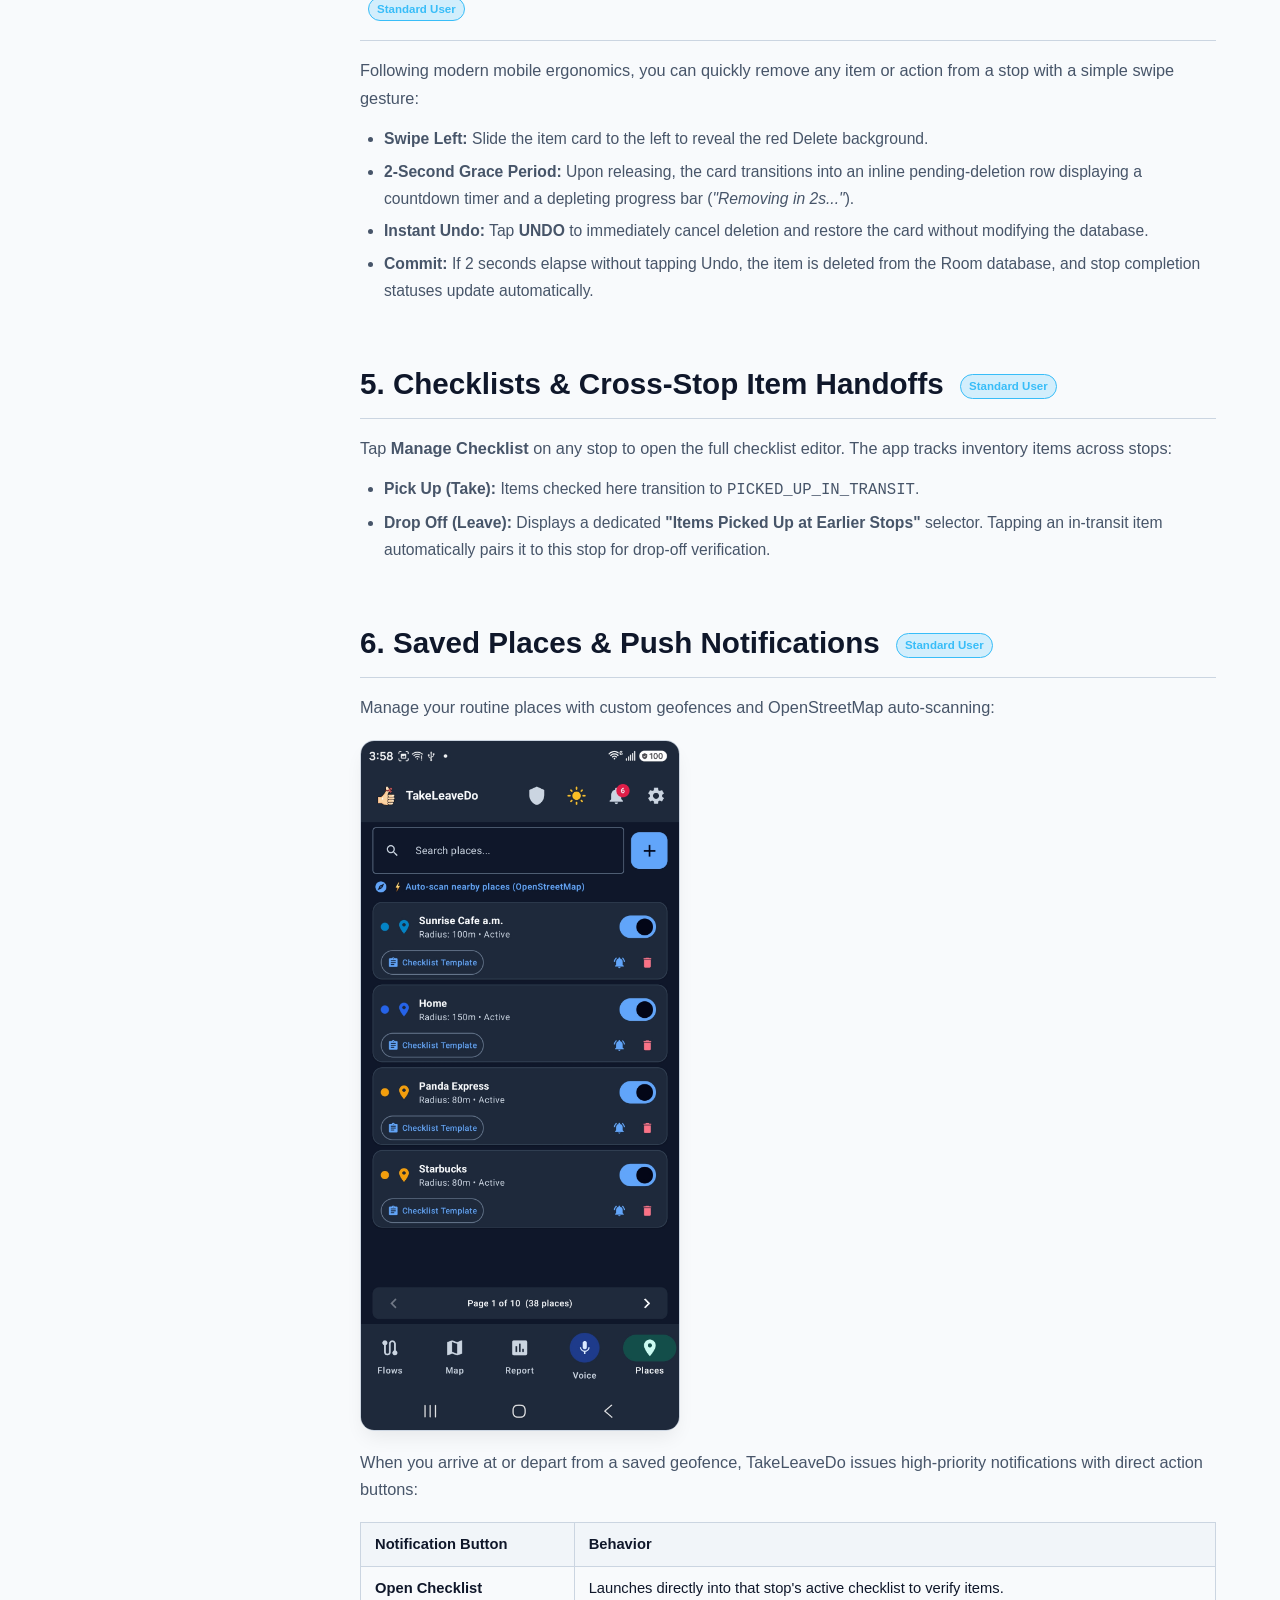
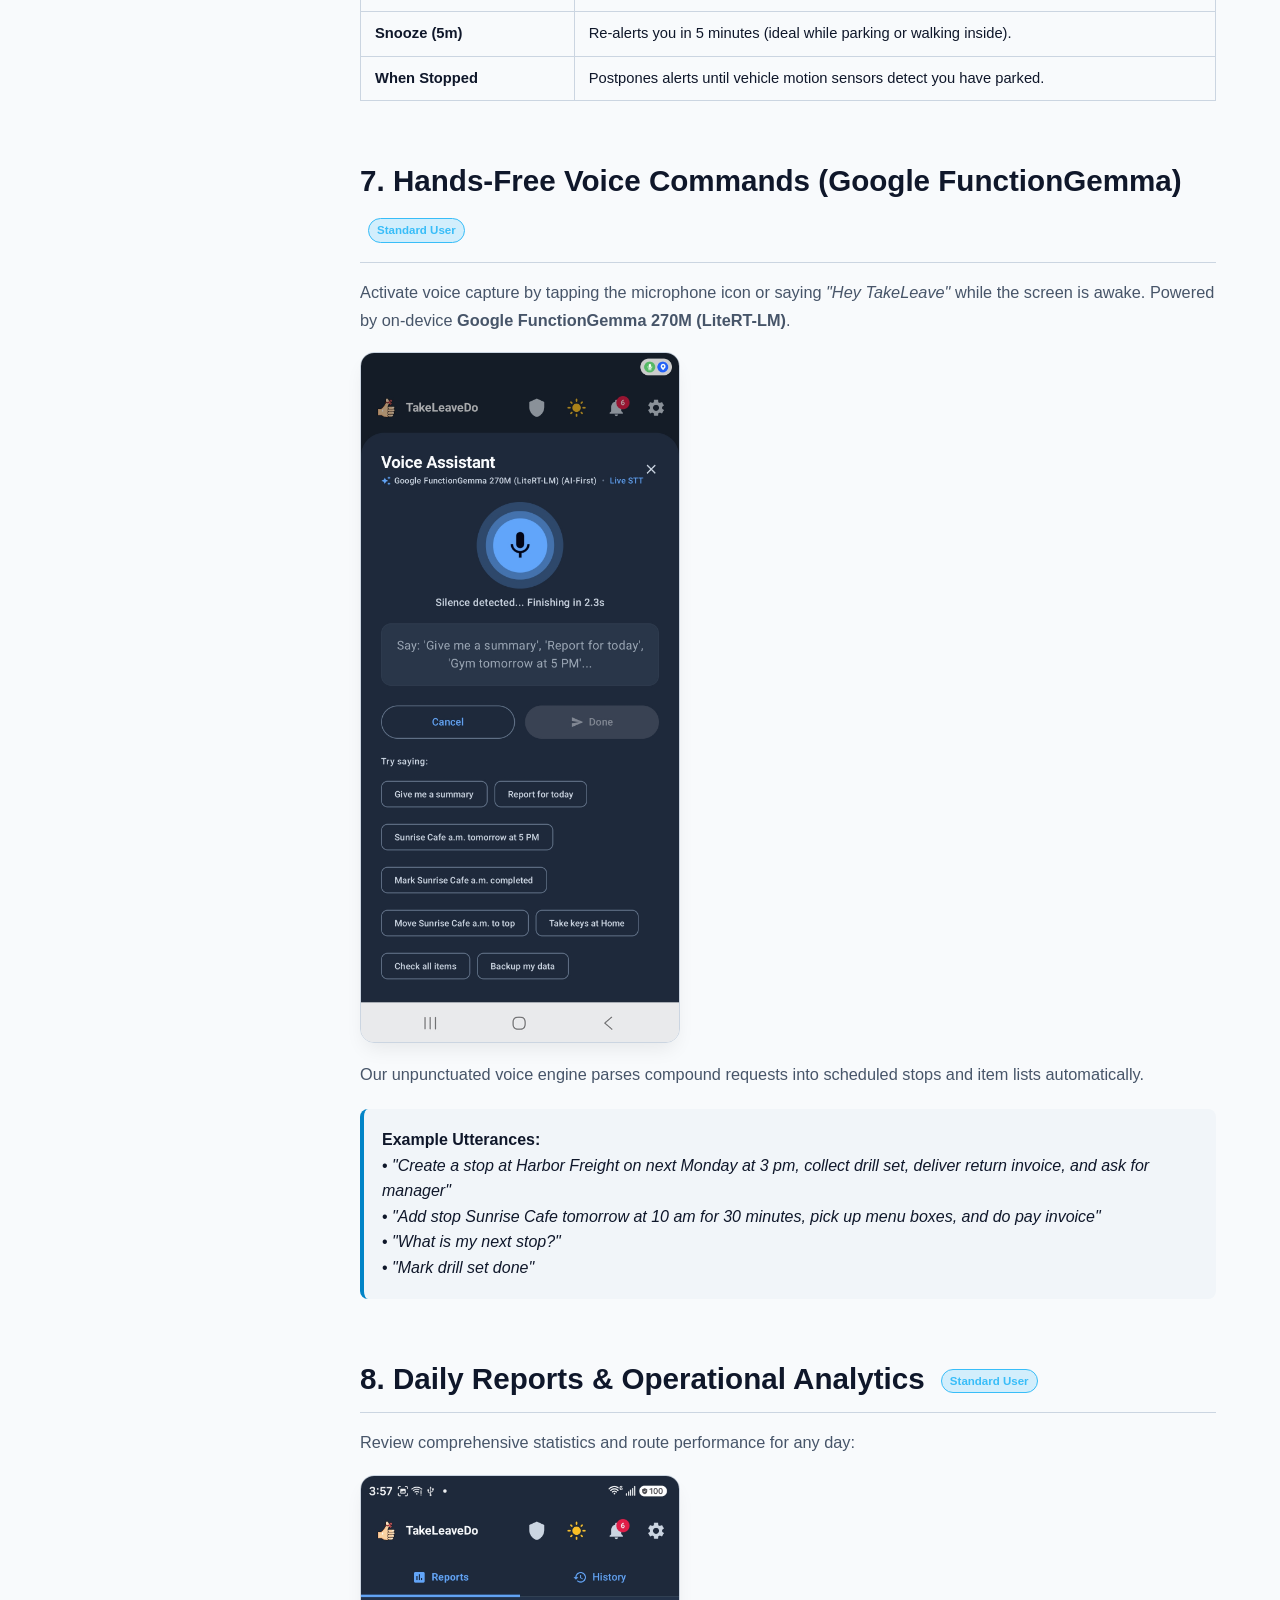
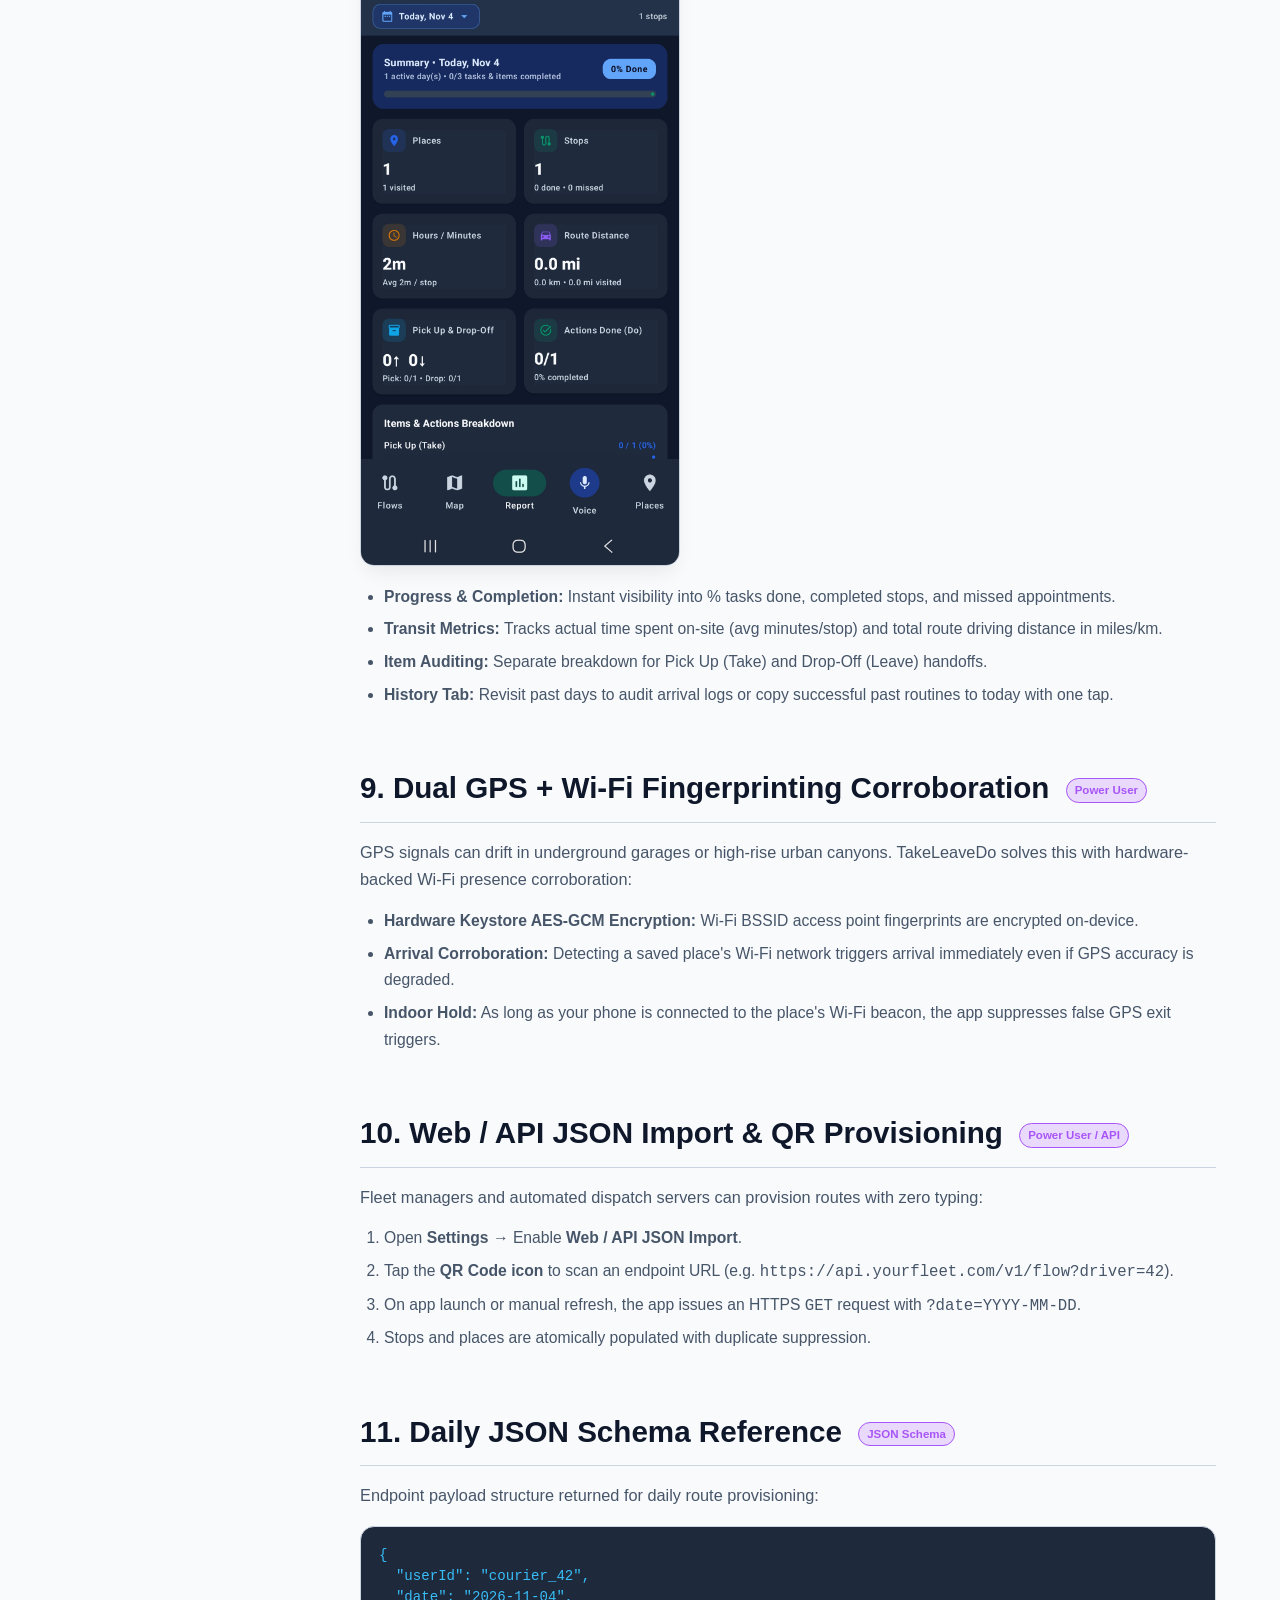
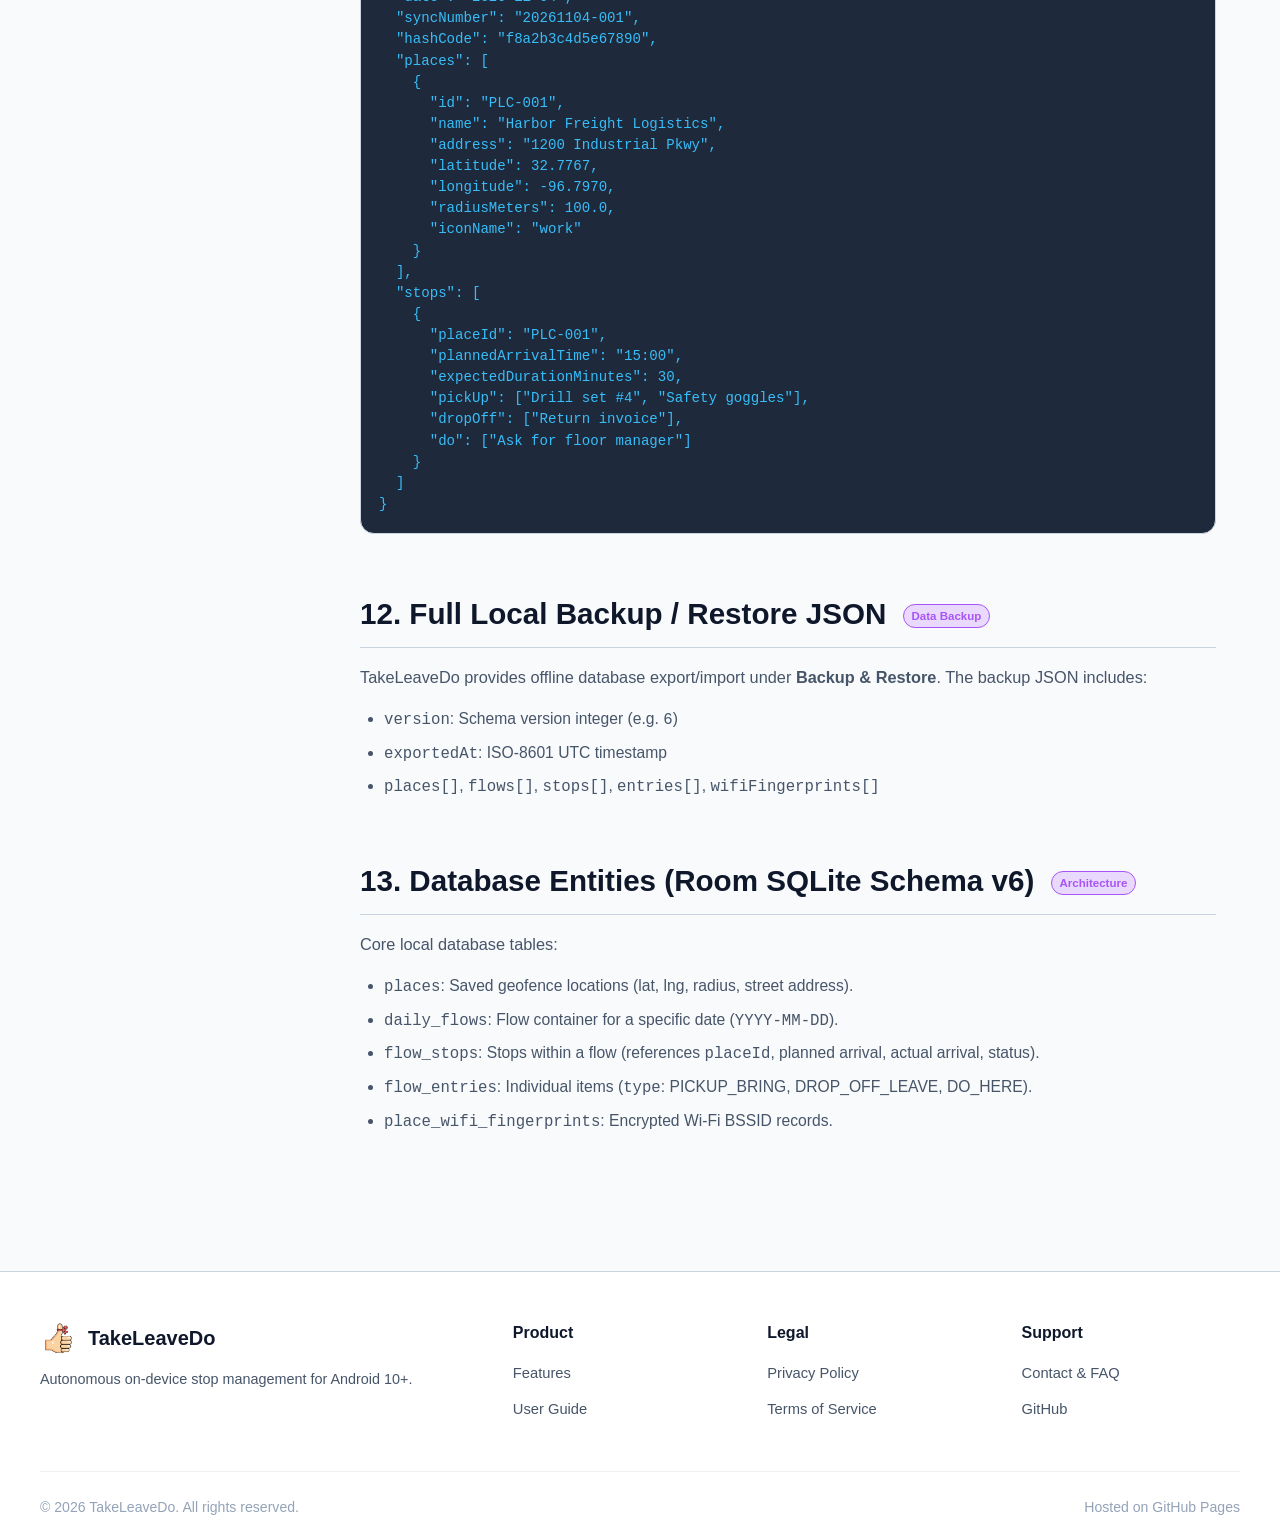
==== commit 4b83ba65: "Integrate feature screenshots: Flows, Places, Report, and Google FunctionGemma Voice Assistant" ====
--- a/docs.html
+++ b/docs.html
@@ -163,15 +163,16 @@
       <ul>
         <li><a href="#places-geofence">6. Saved Places & Notifications</a></li>
         <li><a href="#voice-commands">7. Hands-Free Voice Commands</a></li>
-        <li><a href="#wifi-corroboration">8. Wi-Fi + GPS Corroboration</a></li>
+        <li><a href="#reports">8. Reports & Operational Analytics</a></li>
+        <li><a href="#wifi-corroboration">9. Wi-Fi + GPS Corroboration</a></li>
       </ul>
 
       <h4>Power Users & APIs</h4>
       <ul>
-        <li><a href="#web-json-qr">9. Web JSON & QR Import</a></li>
-        <li><a href="#schema-web-import">10. Daily JSON Schema</a></li>
-        <li><a href="#schema-backup">11. Local Backup JSON</a></li>
-        <li><a href="#db-entities">12. Database Entities (v6)</a></li>
+        <li><a href="#web-json-qr">10. Web JSON & QR Import</a></li>
+        <li><a href="#schema-web-import">11. Daily JSON Schema</a></li>
+        <li><a href="#schema-backup">12. Local Backup JSON</a></li>
+        <li><a href="#db-entities">13. Database Entities (v6)</a></li>
       </ul>
     </aside>
 
@@ -215,6 +216,14 @@
       <section id="today-flow-map">
         <h2>2. Flow View & Interactive Map View <span class="badge badge-user">Standard User</span></h2>
         <p>Switch between Timeline and Map mode using the segmented toggle in the top bar:</p>
+        <div style="display: flex; gap: 18px; flex-wrap: wrap; margin: 18px 0;">
+          <div style="max-width: 280px; border-radius: var(--radius-md); overflow: hidden; border: 1px solid var(--border); box-shadow: var(--shadow);">
+            <img src="assets/img/flows.jpg" alt="Daily Flow Timeline View" style="width: 100%; display: block;" />
+          </div>
+          <div style="max-width: 480px; border-radius: var(--radius-md); overflow: hidden; border: 1px solid var(--border); box-shadow: var(--shadow);">
+            <img src="assets/img/screenshot_map.png" alt="Interactive Vector Map Route" style="width: 100%; display: block;" />
+          </div>
+        </div>
         <ul>
           <li><strong>Flow Timeline:</strong> Displays all stops for today in chronological order with arrival times, expected durations, and live status badges. Directly check items off cards as you complete them.</li>
           <li><strong>Interactive Vector Map:</strong> Visualizes your daily route with pins color-coded by stop status. Displays your real-time GPS position with a live pulsing <strong>YOU</strong> radar badge.</li>
@@ -281,6 +290,10 @@
       <!-- SECTION 6 -->
       <section id="places-geofence">
         <h2>6. Saved Places & Push Notifications <span class="badge badge-user">Standard User</span></h2>
+        <p>Manage your routine places with custom geofences and OpenStreetMap auto-scanning:</p>
+        <div style="max-width: 320px; border-radius: var(--radius-md); overflow: hidden; border: 1px solid var(--border); box-shadow: var(--shadow); margin: 18px 0;">
+          <img src="assets/img/places.jpg" alt="Saved Places and Geofence Radiuses" style="width: 100%; display: block;" />
+        </div>
         <p>When you arrive at or depart from a saved geofence, TakeLeaveDo issues high-priority notifications with direct action buttons:</p>
         <table>
           <thead>
@@ -296,10 +309,13 @@
 
       <!-- SECTION 7 -->
       <section id="voice-commands">
-        <h2>7. Hands-Free Voice Commands <span class="badge badge-user">Standard User</span></h2>
-        <p>
-          Activate voice capture by tapping the microphone icon or saying <em>"Hey TakeLeave"</em> while the screen is awake.
-        </p>
+        <h2>7. Hands-Free Voice Commands (Google FunctionGemma) <span class="badge badge-user">Standard User</span></h2>
+        <p>
+          Activate voice capture by tapping the microphone icon or saying <em>"Hey TakeLeave"</em> while the screen is awake. Powered by on-device <strong>Google FunctionGemma 270M (LiteRT-LM)</strong>.
+        </p>
+        <div style="max-width: 320px; border-radius: var(--radius-md); overflow: hidden; border: 1px solid var(--border); box-shadow: var(--shadow); margin: 18px 0;">
+          <img src="assets/img/voice_assistant.jpg" alt="Voice Assistant powered by Google FunctionGemma 270M" style="width: 100%; display: block;" />
+        </div>
         <p>
           Our unpunctuated voice engine parses compound requests into scheduled stops and item lists automatically.
         </p>
@@ -313,8 +329,23 @@
       </section>
 
       <!-- SECTION 8 -->
+      <section id="reports">
+        <h2>8. Daily Reports & Operational Analytics <span class="badge badge-user">Standard User</span></h2>
+        <p>Review comprehensive statistics and route performance for any day:</p>
+        <div style="max-width: 320px; border-radius: var(--radius-md); overflow: hidden; border: 1px solid var(--border); box-shadow: var(--shadow); margin: 18px 0;">
+          <img src="assets/img/report.jpg" alt="Daily Reports and Operational Analytics" style="width: 100%; display: block;" />
+        </div>
+        <ul>
+          <li><strong>Progress & Completion:</strong> Instant visibility into % tasks done, completed stops, and missed appointments.</li>
+          <li><strong>Transit Metrics:</strong> Tracks actual time spent on-site (avg minutes/stop) and total route driving distance in miles/km.</li>
+          <li><strong>Item Auditing:</strong> Separate breakdown for Pick Up (Take) and Drop-Off (Leave) handoffs.</li>
+          <li><strong>History Tab:</strong> Revisit past days to audit arrival logs or copy successful past routines to today with one tap.</li>
+        </ul>
+      </section>
+
+      <!-- SECTION 9 -->
       <section id="wifi-corroboration">
-        <h2>8. Dual GPS + Wi-Fi Fingerprinting Corroboration <span class="badge badge-power">Power User</span></h2>
+        <h2>9. Dual GPS + Wi-Fi Fingerprinting Corroboration <span class="badge badge-power">Power User</span></h2>
         <p>
           GPS signals can drift in underground garages or high-rise urban canyons. TakeLeaveDo solves this with hardware-backed Wi-Fi presence corroboration:
         </p>
@@ -325,9 +356,9 @@
         </ul>
       </section>
 
-      <!-- SECTION 9 -->
+      <!-- SECTION 10 -->
       <section id="web-json-qr">
-        <h2>9. Web / API JSON Import & QR Provisioning <span class="badge badge-power">Power User / API</span></h2>
+        <h2>10. Web / API JSON Import & QR Provisioning <span class="badge badge-power">Power User / API</span></h2>
         <p>
           Fleet managers and automated dispatch servers can provision routes with zero typing:
         </p>
@@ -339,9 +370,9 @@
         </ol>
       </section>
 
-      <!-- SECTION 10 -->
+      <!-- SECTION 11 -->
       <section id="schema-web-import">
-        <h2>10. Daily JSON Schema Reference <span class="badge badge-power">JSON Schema</span></h2>
+        <h2>11. Daily JSON Schema Reference <span class="badge badge-power">JSON Schema</span></h2>
         <p>Endpoint payload structure returned for daily route provisioning:</p>
         <pre><code>{
   "userId": "courier_42",
@@ -372,9 +403,9 @@
 }</code></pre>
       </section>
 
-      <!-- SECTION 11 -->
+      <!-- SECTION 12 -->
       <section id="schema-backup">
-        <h2>11. Full Local Backup / Restore JSON <span class="badge badge-power">Data Backup</span></h2>
+        <h2>12. Full Local Backup / Restore JSON <span class="badge badge-power">Data Backup</span></h2>
         <p>
           TakeLeaveDo provides offline database export/import under <strong>Backup & Restore</strong>. The backup JSON includes:
         </p>
@@ -385,9 +416,9 @@
         </ul>
       </section>
 
-      <!-- SECTION 12 -->
+      <!-- SECTION 13 -->
       <section id="db-entities">
-        <h2>12. Database Entities (Room SQLite Schema v6) <span class="badge badge-power">Architecture</span></h2>
+        <h2>13. Database Entities (Room SQLite Schema v6) <span class="badge badge-power">Architecture</span></h2>
         <p>Core local database tables:</p>
         <ul>
           <li><code>places</code>: Saved geofence locations (lat, lng, radius, street address).</li>
--- a/assets/css/style.css
+++ b/assets/css/style.css
@@ -434,10 +434,19 @@
   overflow: hidden;
   border: 1px solid var(--border);
   box-shadow: var(--shadow);
+  display: flex;
+  align-items: center;
+  justify-content: center;
+  background: var(--bg-card);
+  padding: 16px;
 }
 
 .showcase-image img {
-  width: 100%;
+  max-width: 100%;
+  max-height: 560px;
+  border-radius: var(--radius-md);
+  box-shadow: 0 4px 20px rgba(0, 0, 0, 0.35);
+  object-fit: contain;
   display: block;
 }
 
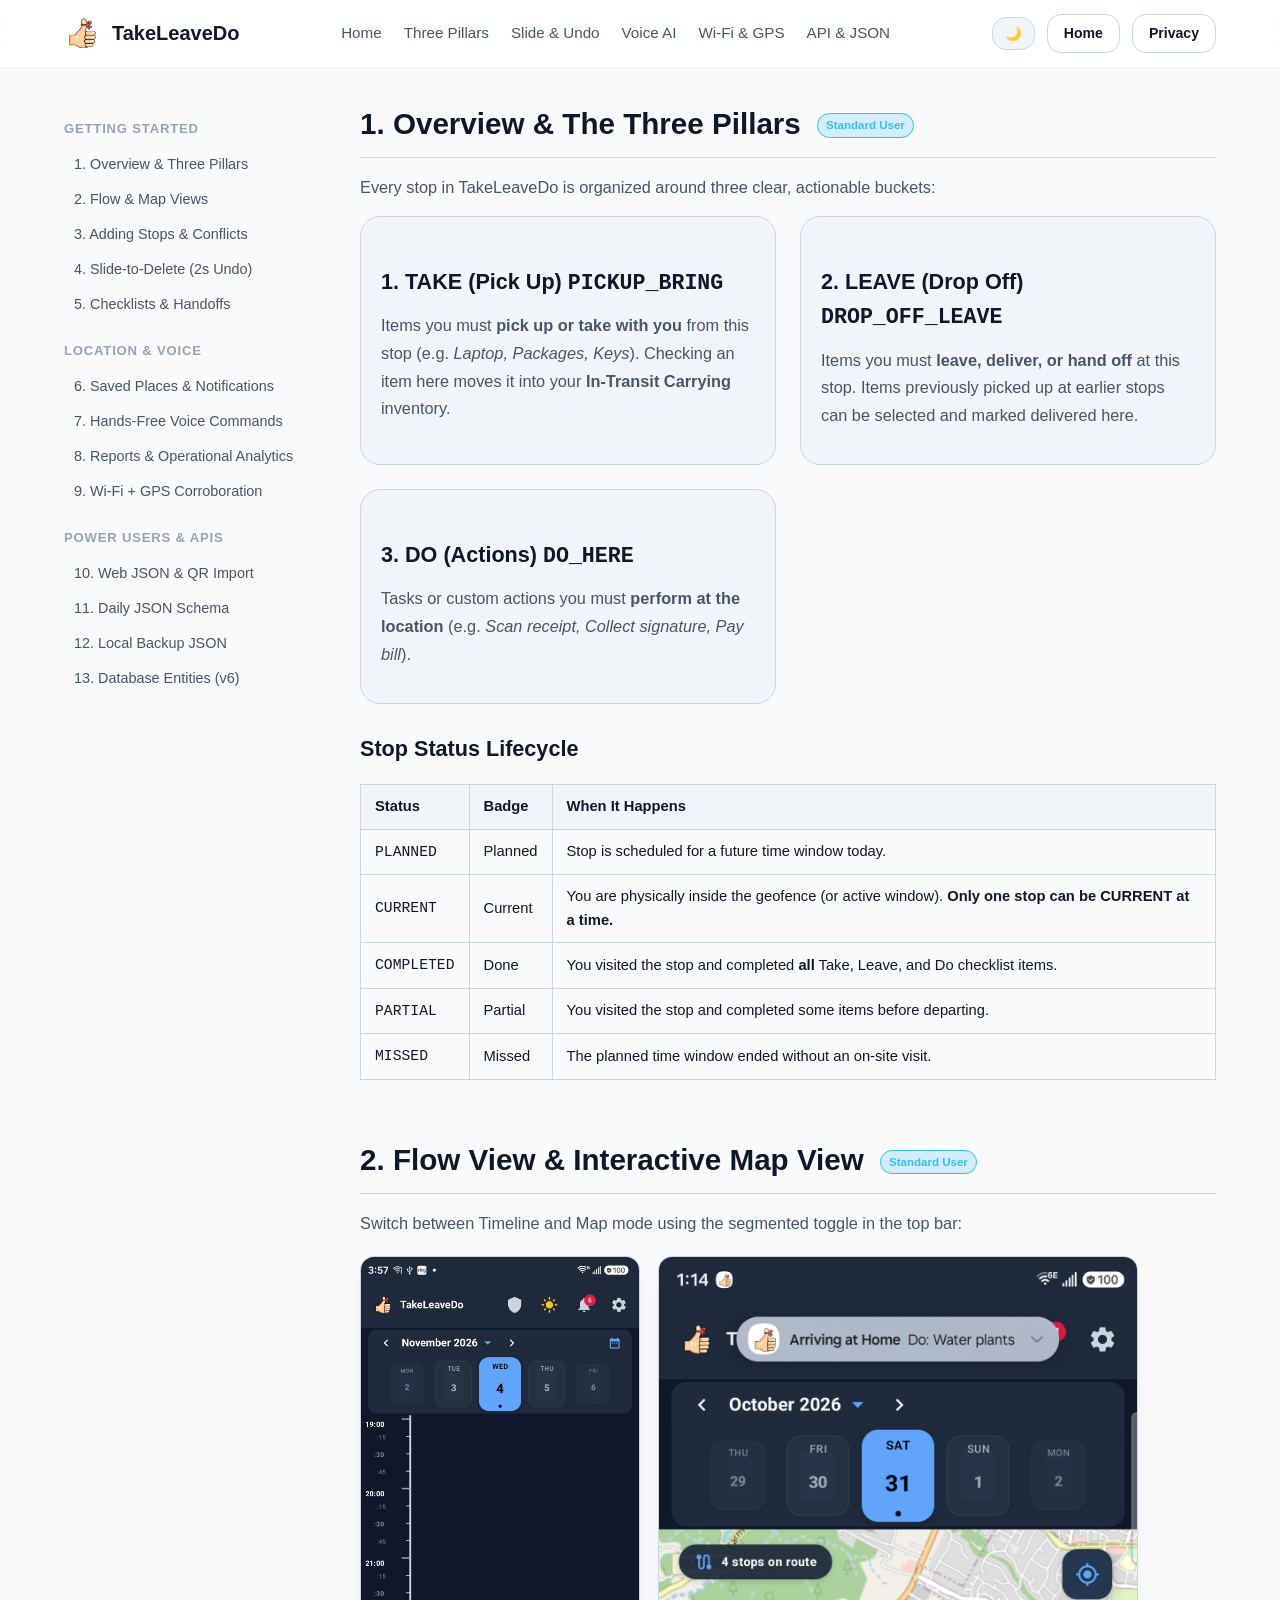
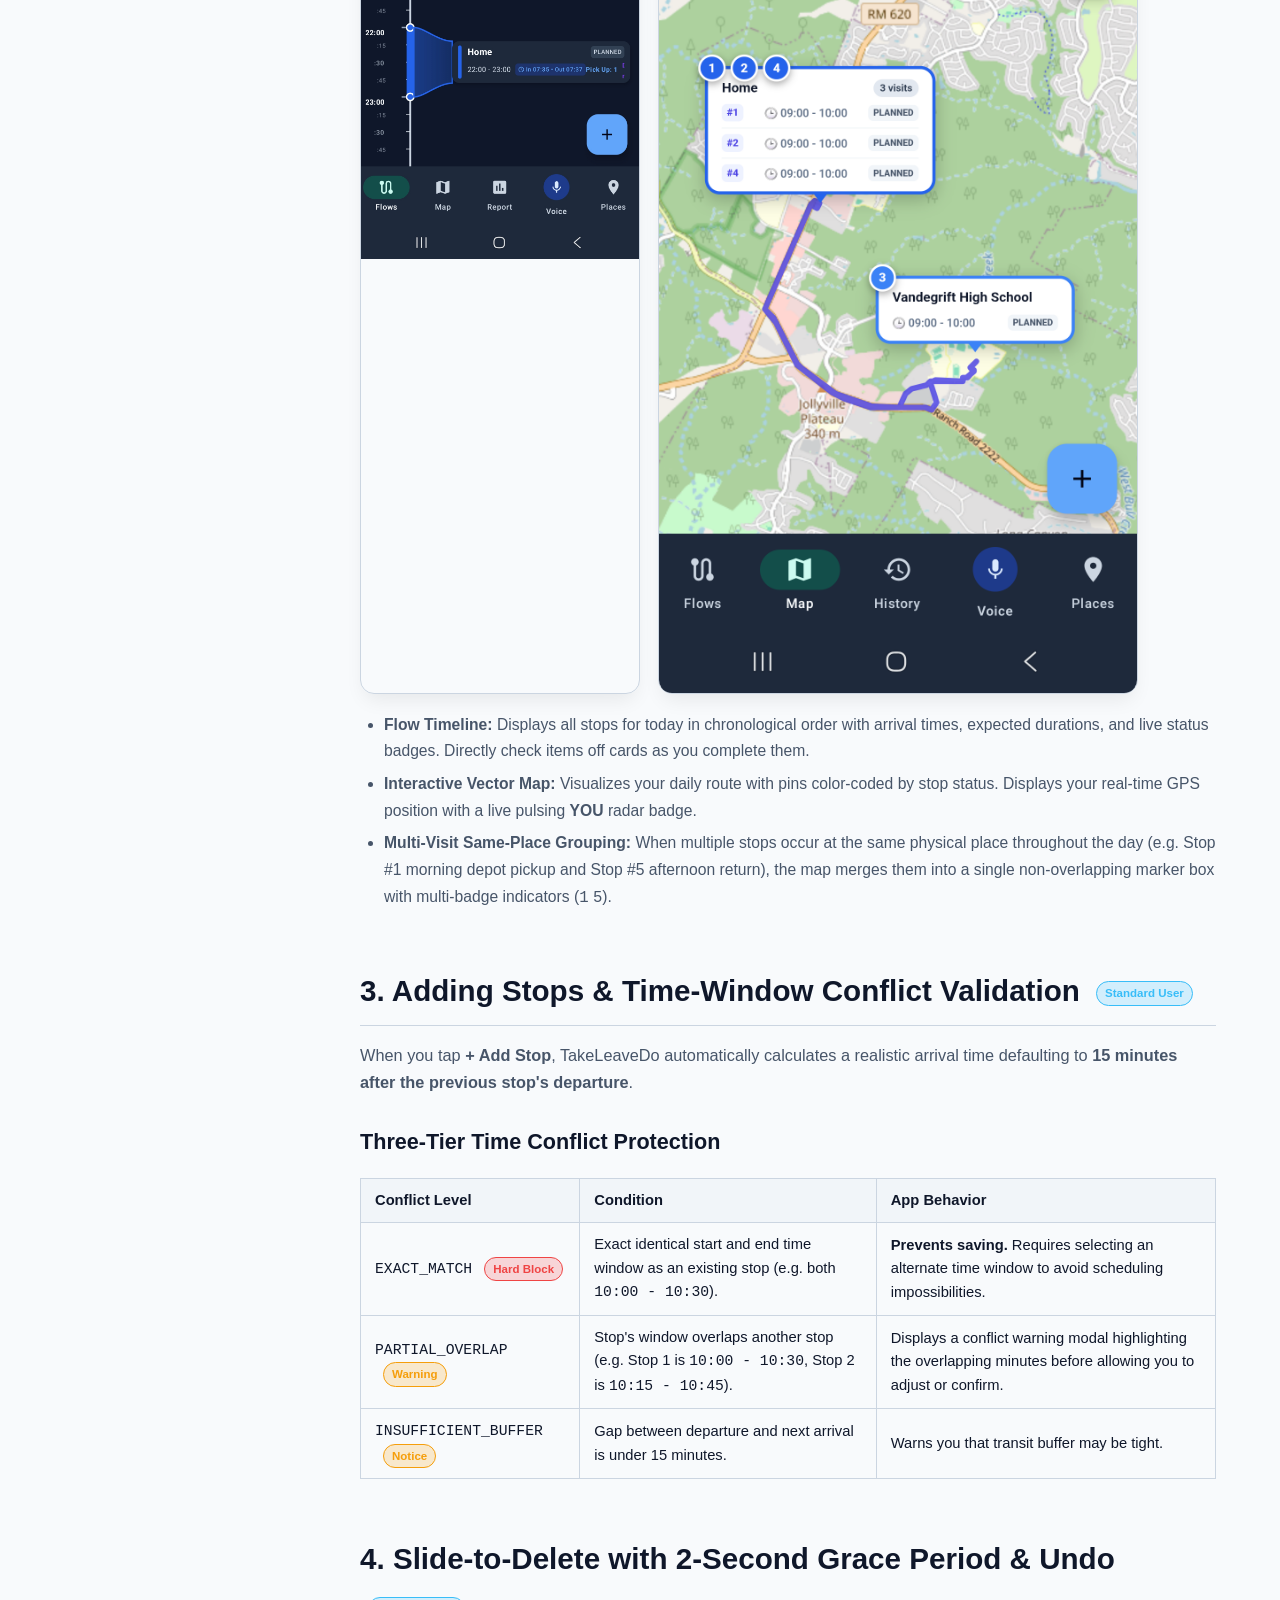
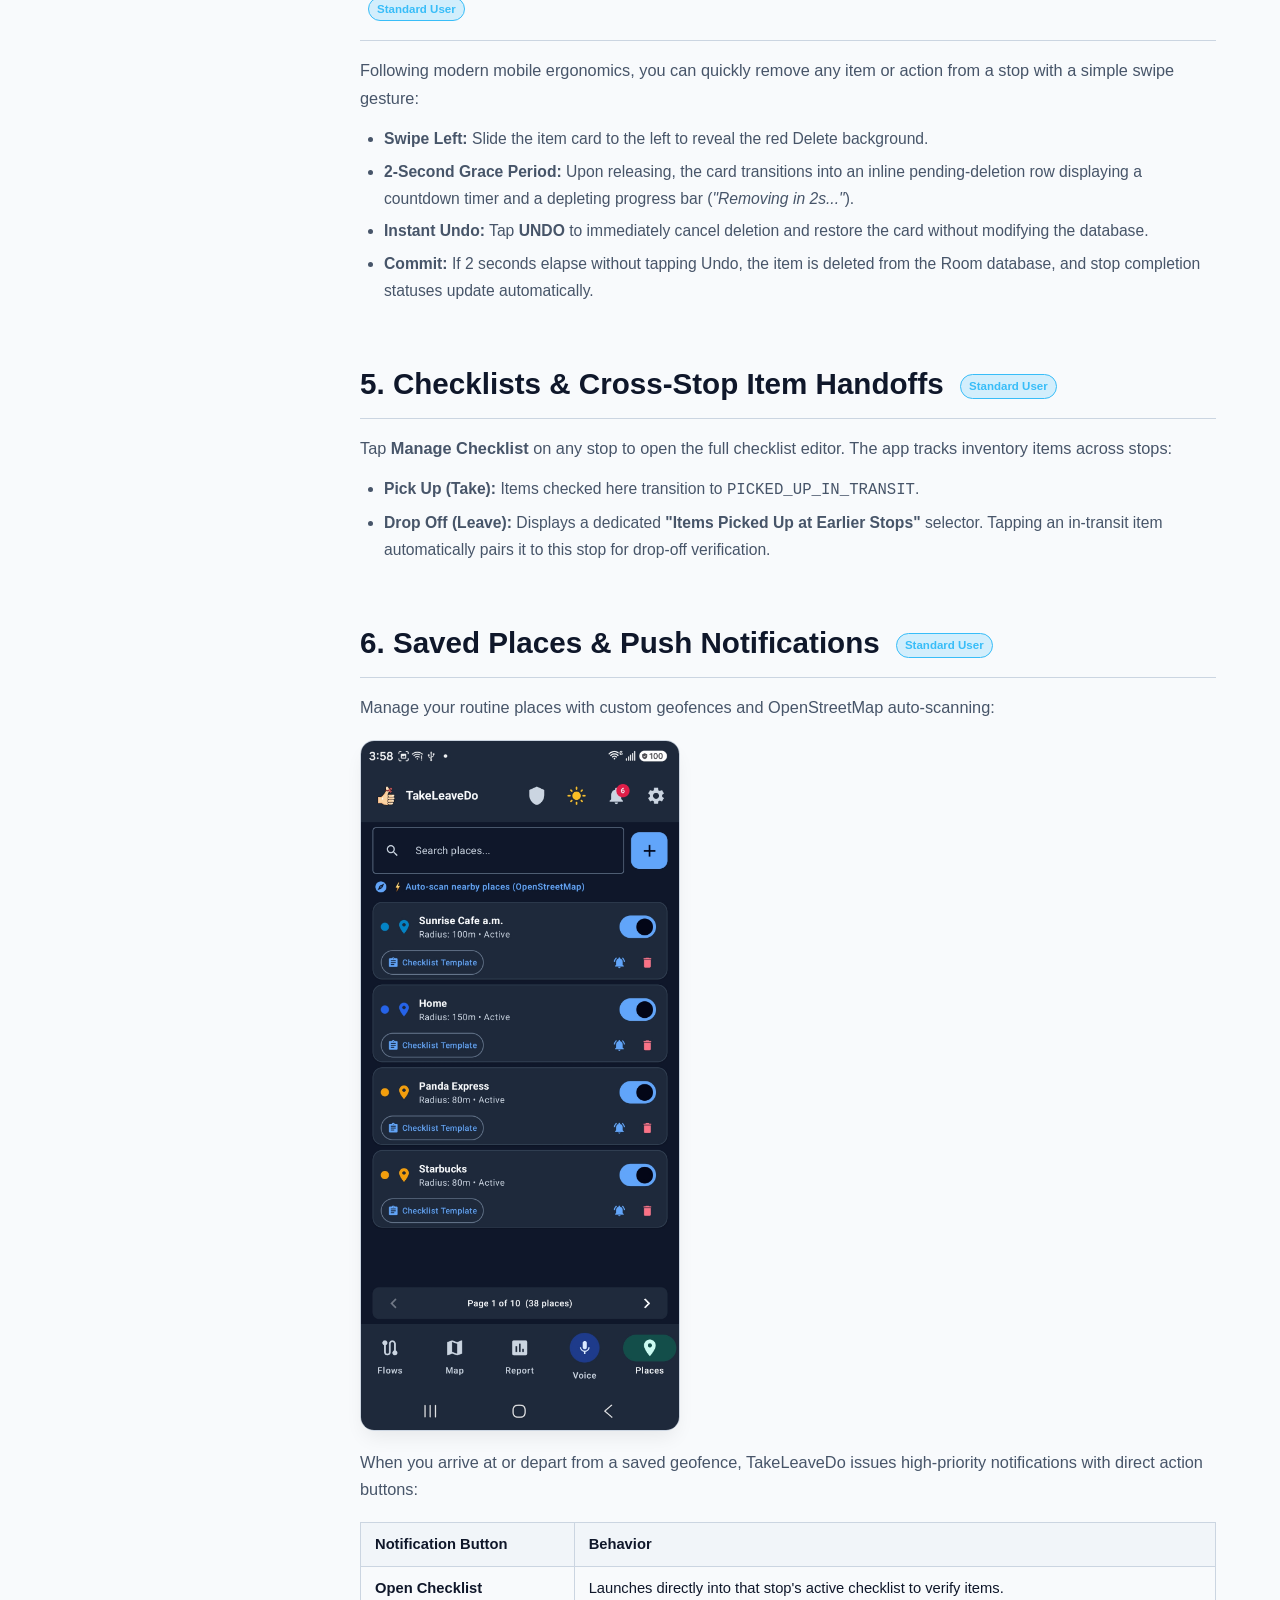
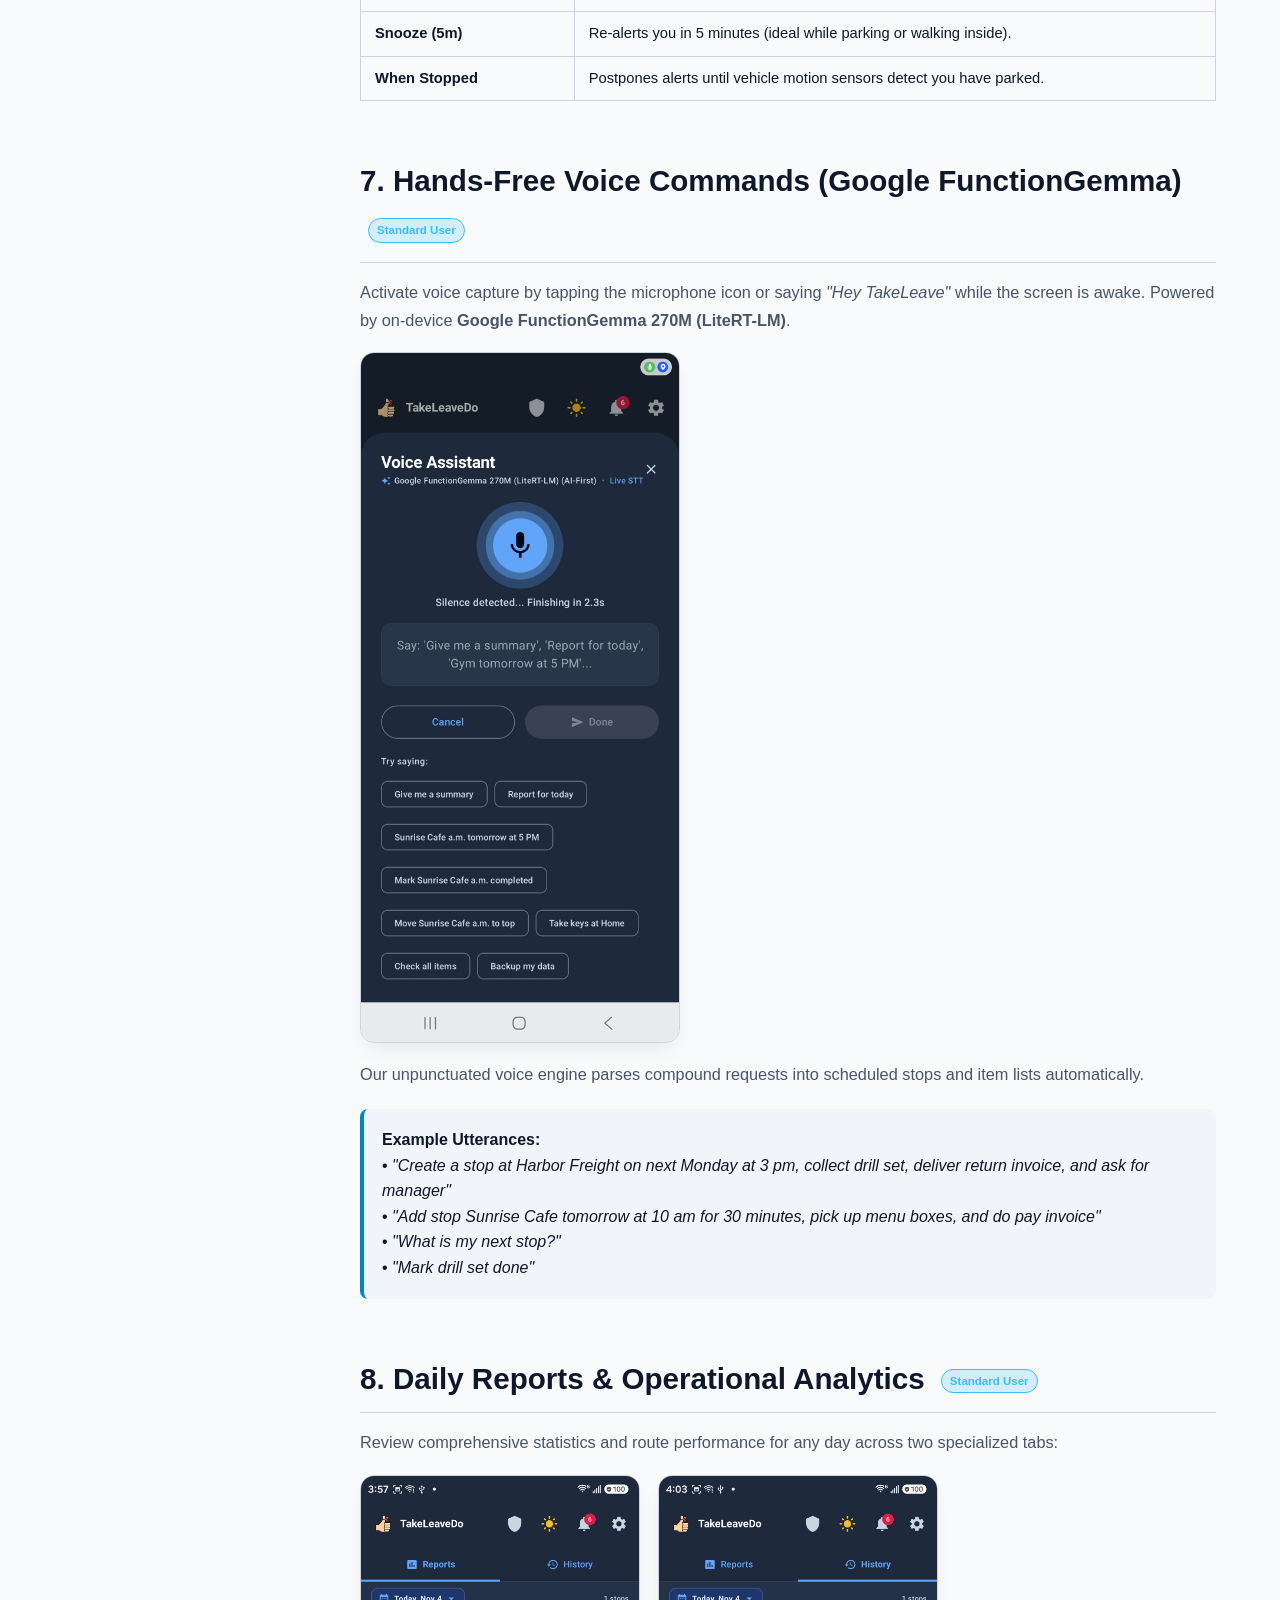
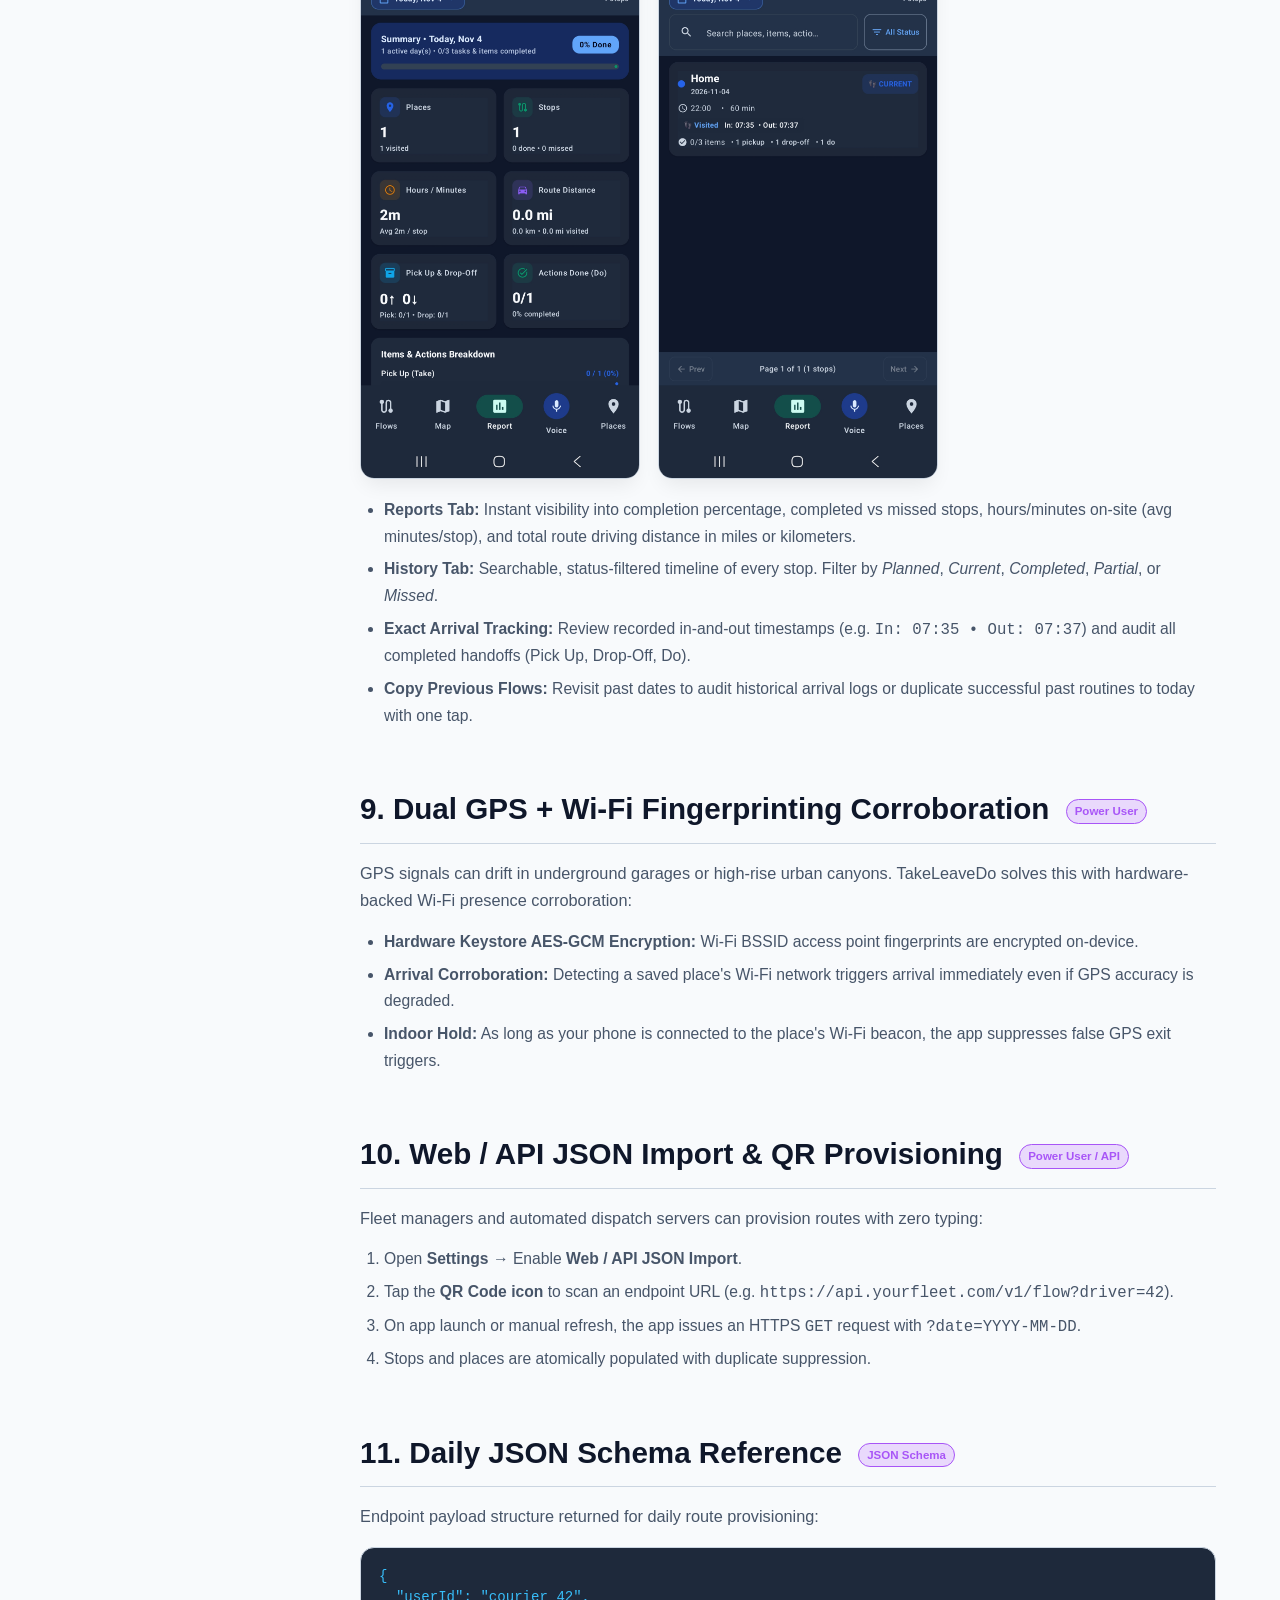
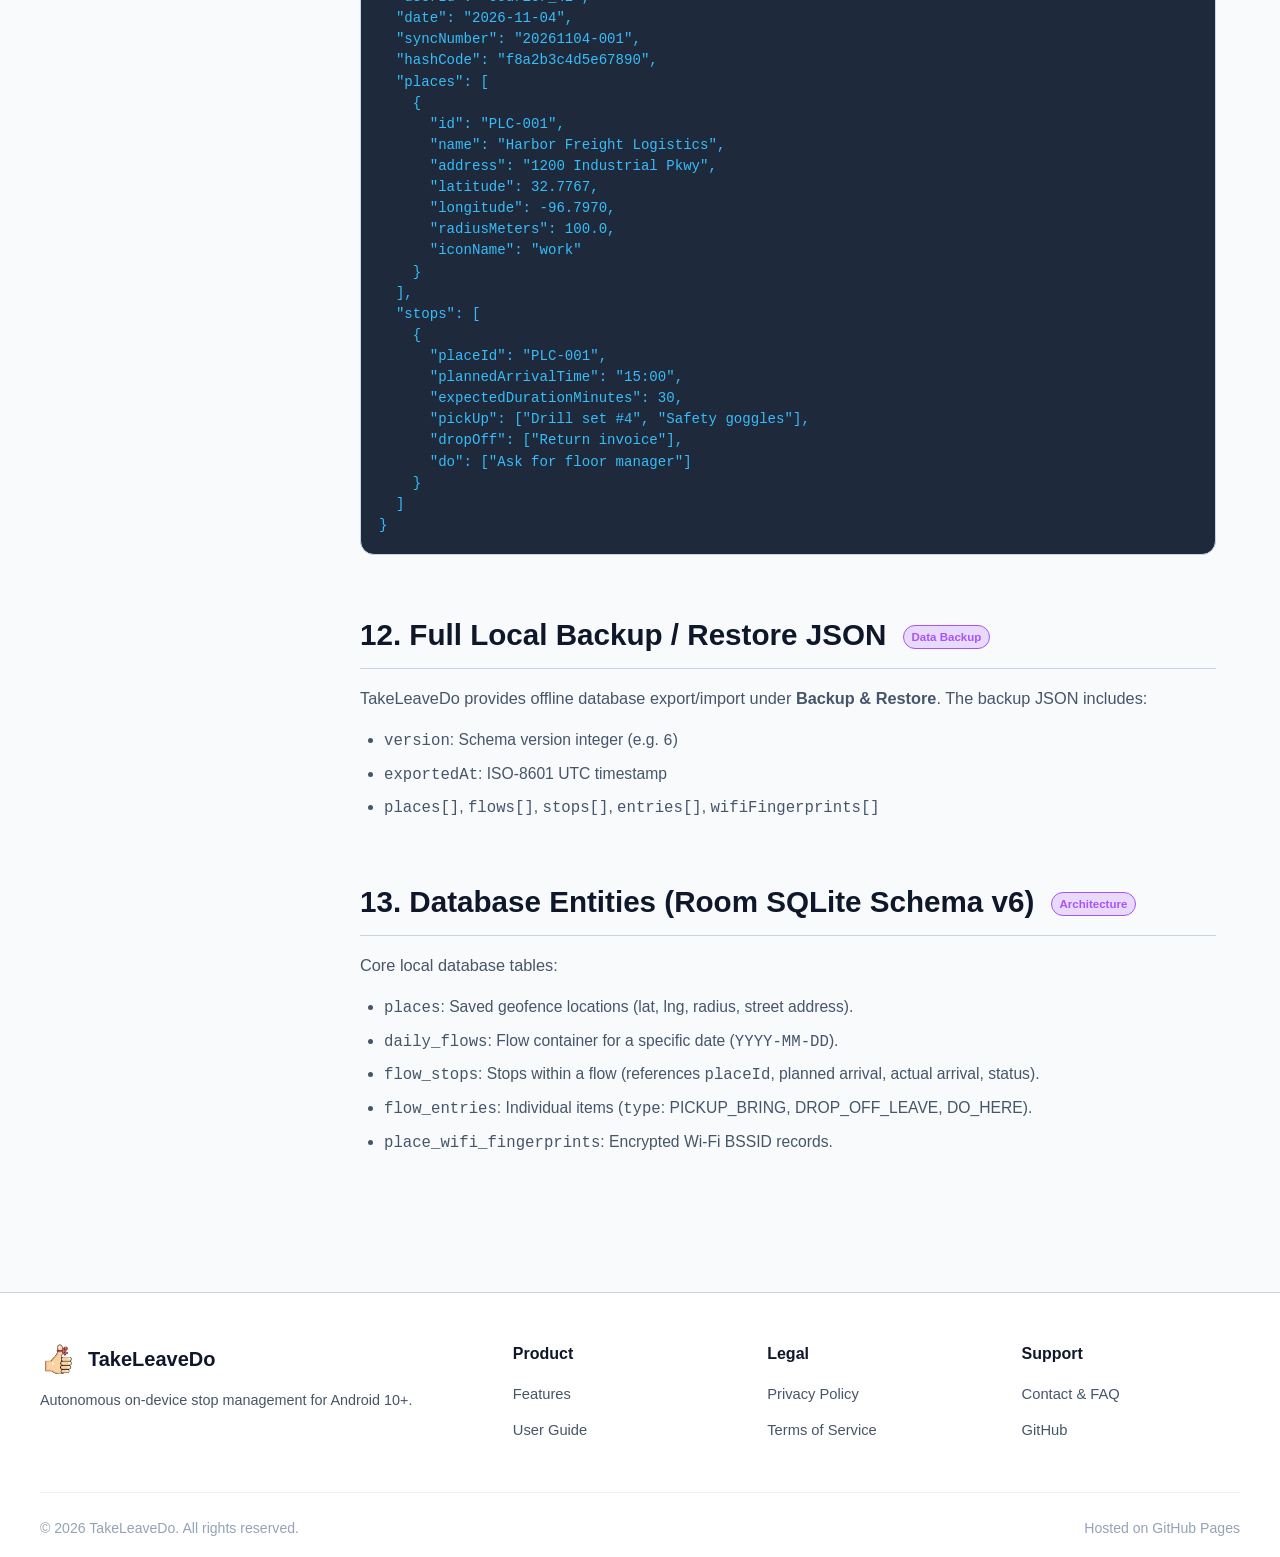
==== commit 8a3af25d: "Add History tab screenshot from Report page to showcase and documentation" ====
--- a/docs.html
+++ b/docs.html
@@ -331,15 +331,20 @@
       <!-- SECTION 8 -->
       <section id="reports">
         <h2>8. Daily Reports & Operational Analytics <span class="badge badge-user">Standard User</span></h2>
-        <p>Review comprehensive statistics and route performance for any day:</p>
-        <div style="max-width: 320px; border-radius: var(--radius-md); overflow: hidden; border: 1px solid var(--border); box-shadow: var(--shadow); margin: 18px 0;">
-          <img src="assets/img/report.jpg" alt="Daily Reports and Operational Analytics" style="width: 100%; display: block;" />
-        </div>
-        <ul>
-          <li><strong>Progress & Completion:</strong> Instant visibility into % tasks done, completed stops, and missed appointments.</li>
-          <li><strong>Transit Metrics:</strong> Tracks actual time spent on-site (avg minutes/stop) and total route driving distance in miles/km.</li>
-          <li><strong>Item Auditing:</strong> Separate breakdown for Pick Up (Take) and Drop-Off (Leave) handoffs.</li>
-          <li><strong>History Tab:</strong> Revisit past days to audit arrival logs or copy successful past routines to today with one tap.</li>
+        <p>Review comprehensive statistics and route performance for any day across two specialized tabs:</p>
+        <div style="display: flex; gap: 18px; flex-wrap: wrap; margin: 18px 0;">
+          <div style="max-width: 280px; border-radius: var(--radius-md); overflow: hidden; border: 1px solid var(--border); box-shadow: var(--shadow);">
+            <img src="assets/img/report.jpg" alt="Daily Reports Tab" style="width: 100%; display: block;" />
+          </div>
+          <div style="max-width: 280px; border-radius: var(--radius-md); overflow: hidden; border: 1px solid var(--border); box-shadow: var(--shadow);">
+            <img src="assets/img/history.jpg" alt="History Tab with Status Filters" style="width: 100%; display: block;" />
+          </div>
+        </div>
+        <ul>
+          <li><strong>Reports Tab:</strong> Instant visibility into completion percentage, completed vs missed stops, hours/minutes on-site (avg minutes/stop), and total route driving distance in miles or kilometers.</li>
+          <li><strong>History Tab:</strong> Searchable, status-filtered timeline of every stop. Filter by <em>Planned</em>, <em>Current</em>, <em>Completed</em>, <em>Partial</em>, or <em>Missed</em>.</li>
+          <li><strong>Exact Arrival Tracking:</strong> Review recorded in-and-out timestamps (e.g. <code>In: 07:35 • Out: 07:37</code>) and audit all completed handoffs (Pick Up, Drop-Off, Do).</li>
+          <li><strong>Copy Previous Flows:</strong> Revisit past dates to audit historical arrival logs or duplicate successful past routines to today with one tap.</li>
         </ul>
       </section>
 
--- a/assets/css/style.css
+++ b/assets/css/style.css
@@ -439,6 +439,7 @@
   justify-content: center;
   background: var(--bg-card);
   padding: 16px;
+  gap: 14px;
 }
 
 .showcase-image img {
@@ -448,6 +449,16 @@
   box-shadow: 0 4px 20px rgba(0, 0, 0, 0.35);
   object-fit: contain;
   display: block;
+}
+
+.showcase-image.dual-image {
+  flex-wrap: wrap;
+}
+
+.showcase-image.dual-image img {
+  max-width: calc(50% - 8px);
+  min-width: 190px;
+  max-height: 500px;
 }
 
 /* Call to Action */
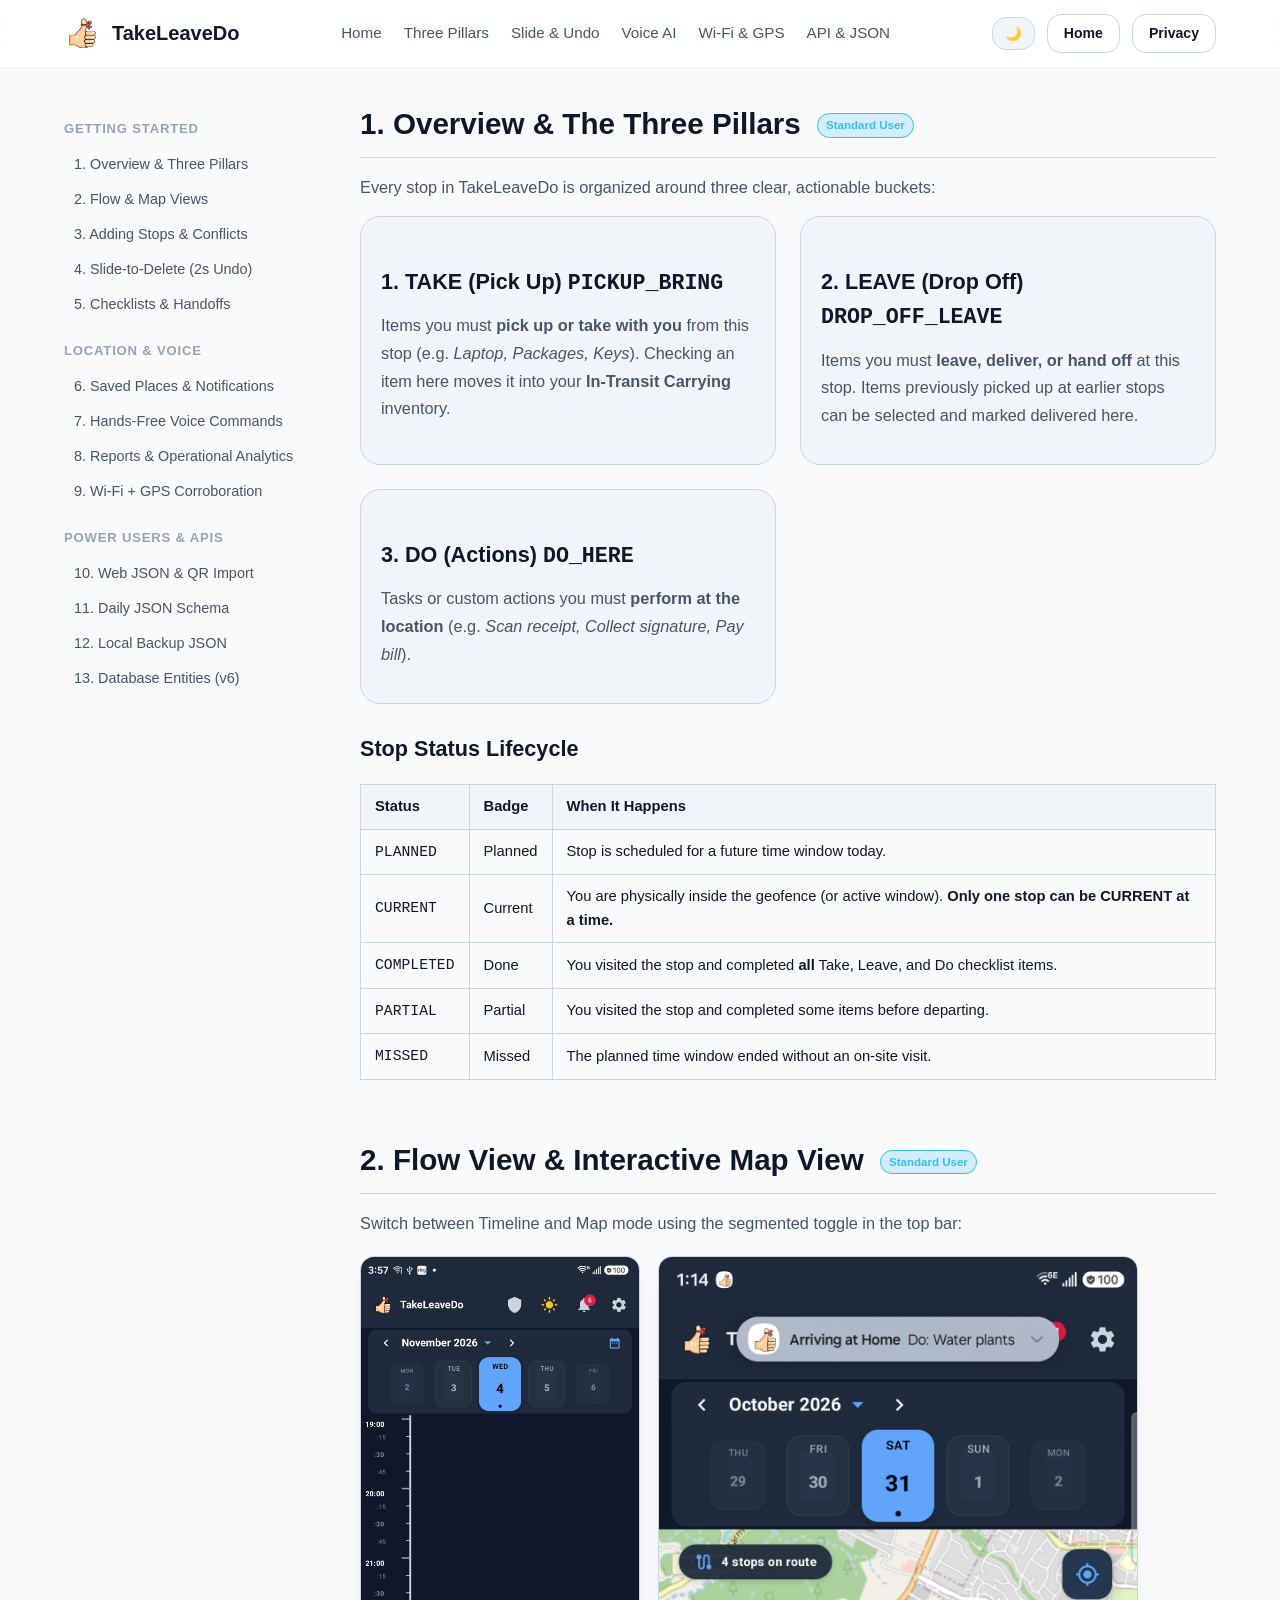
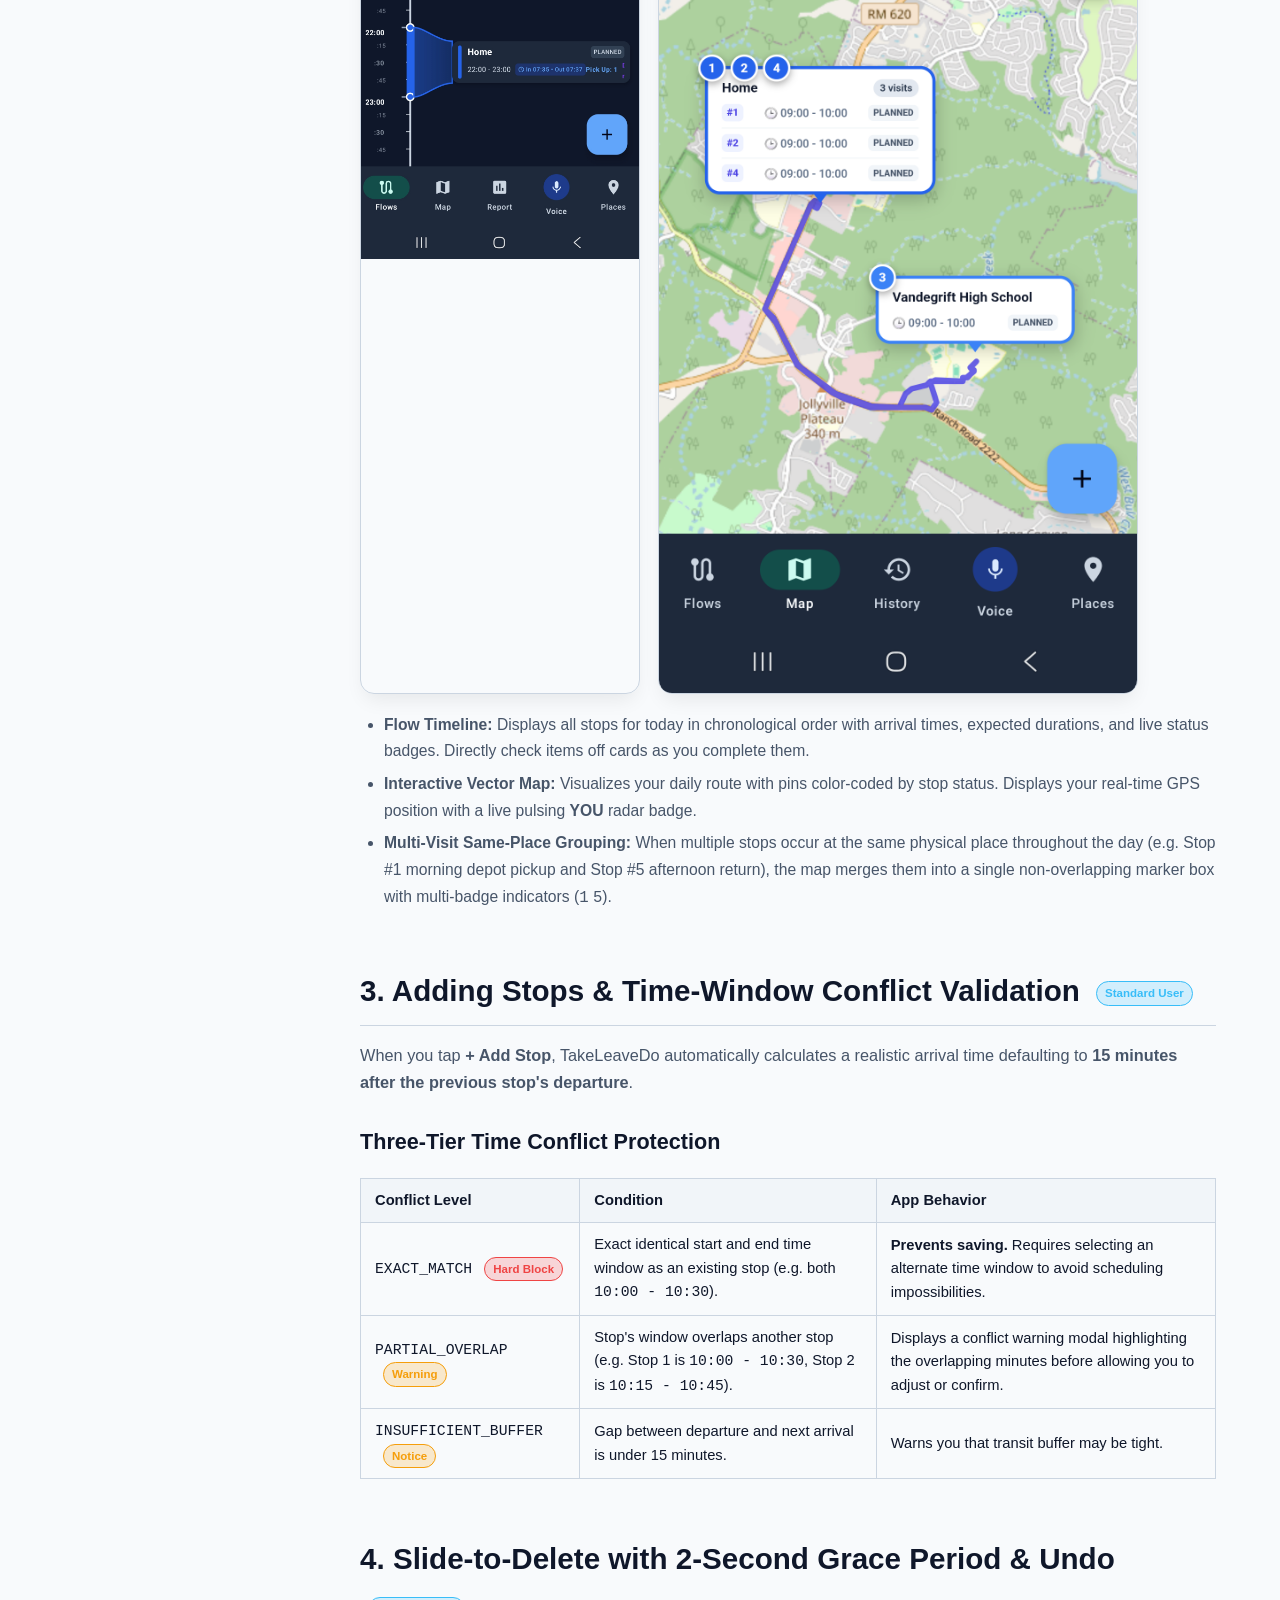
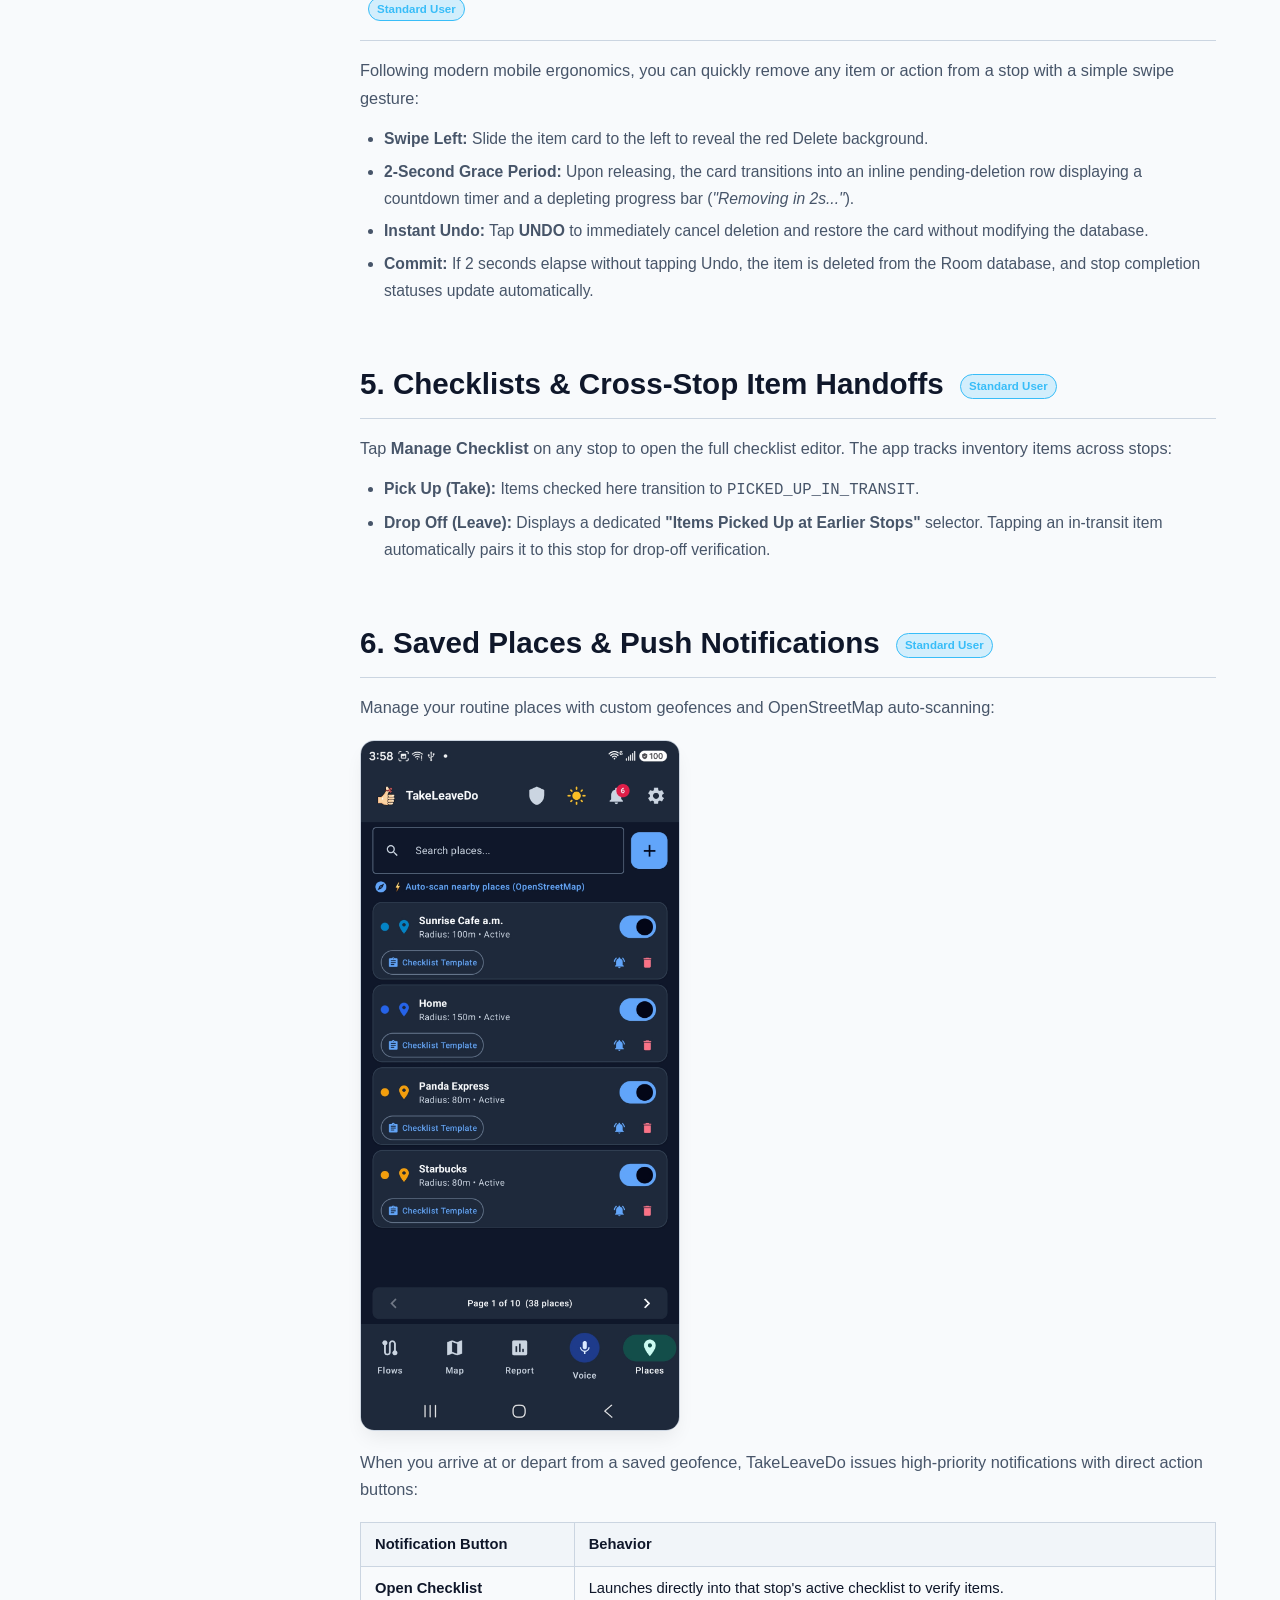
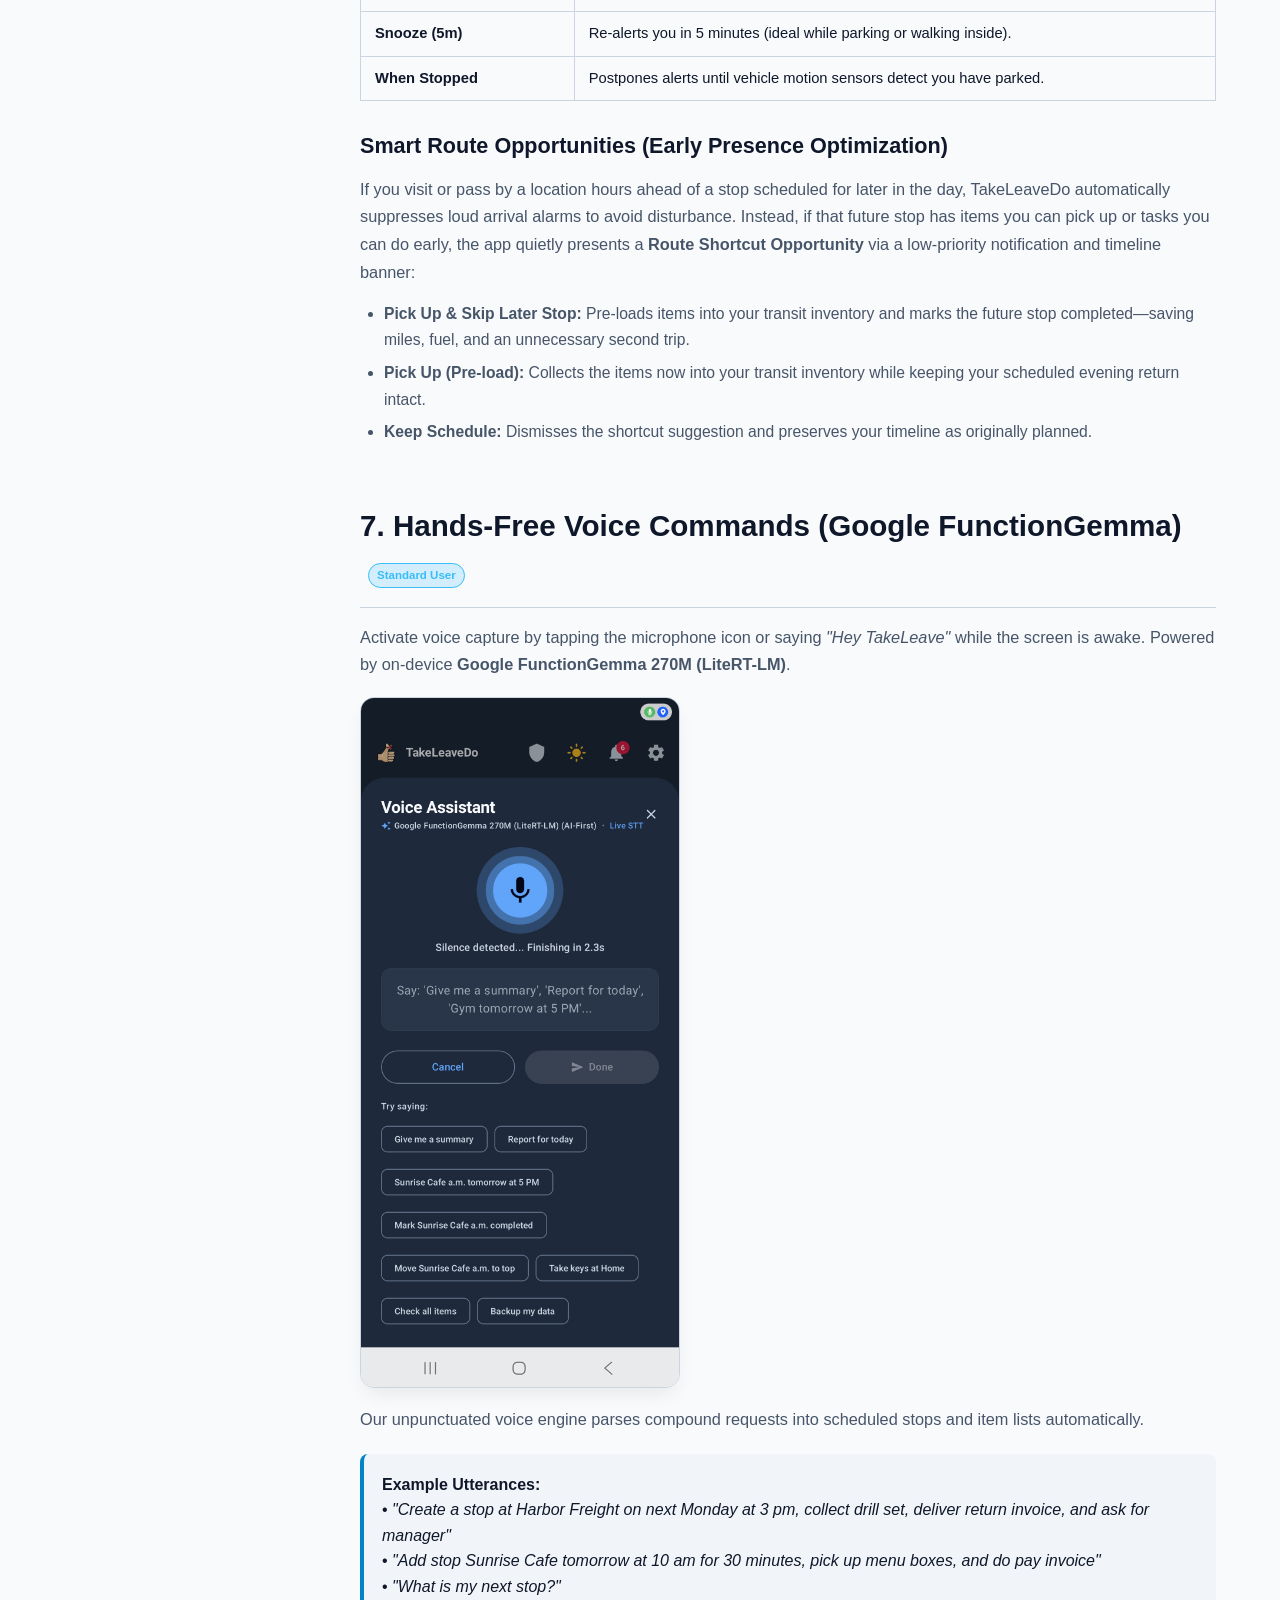
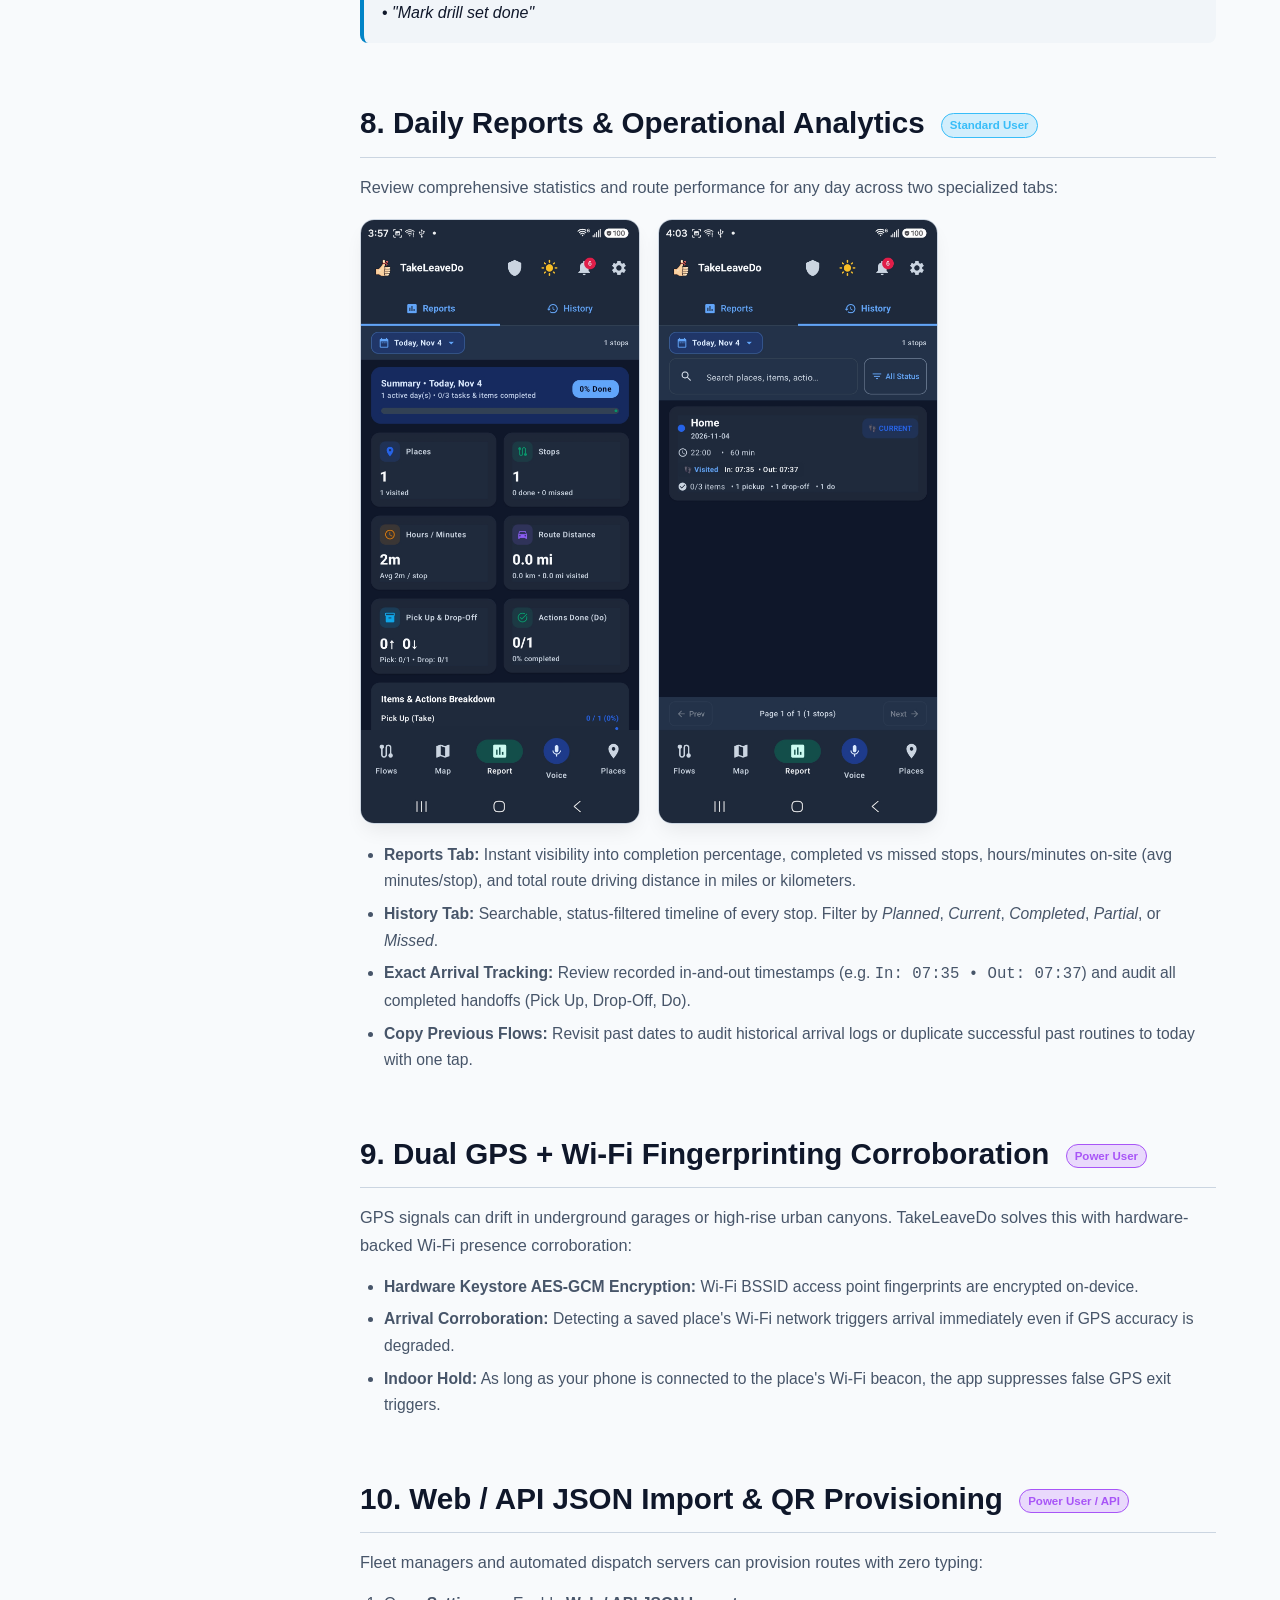
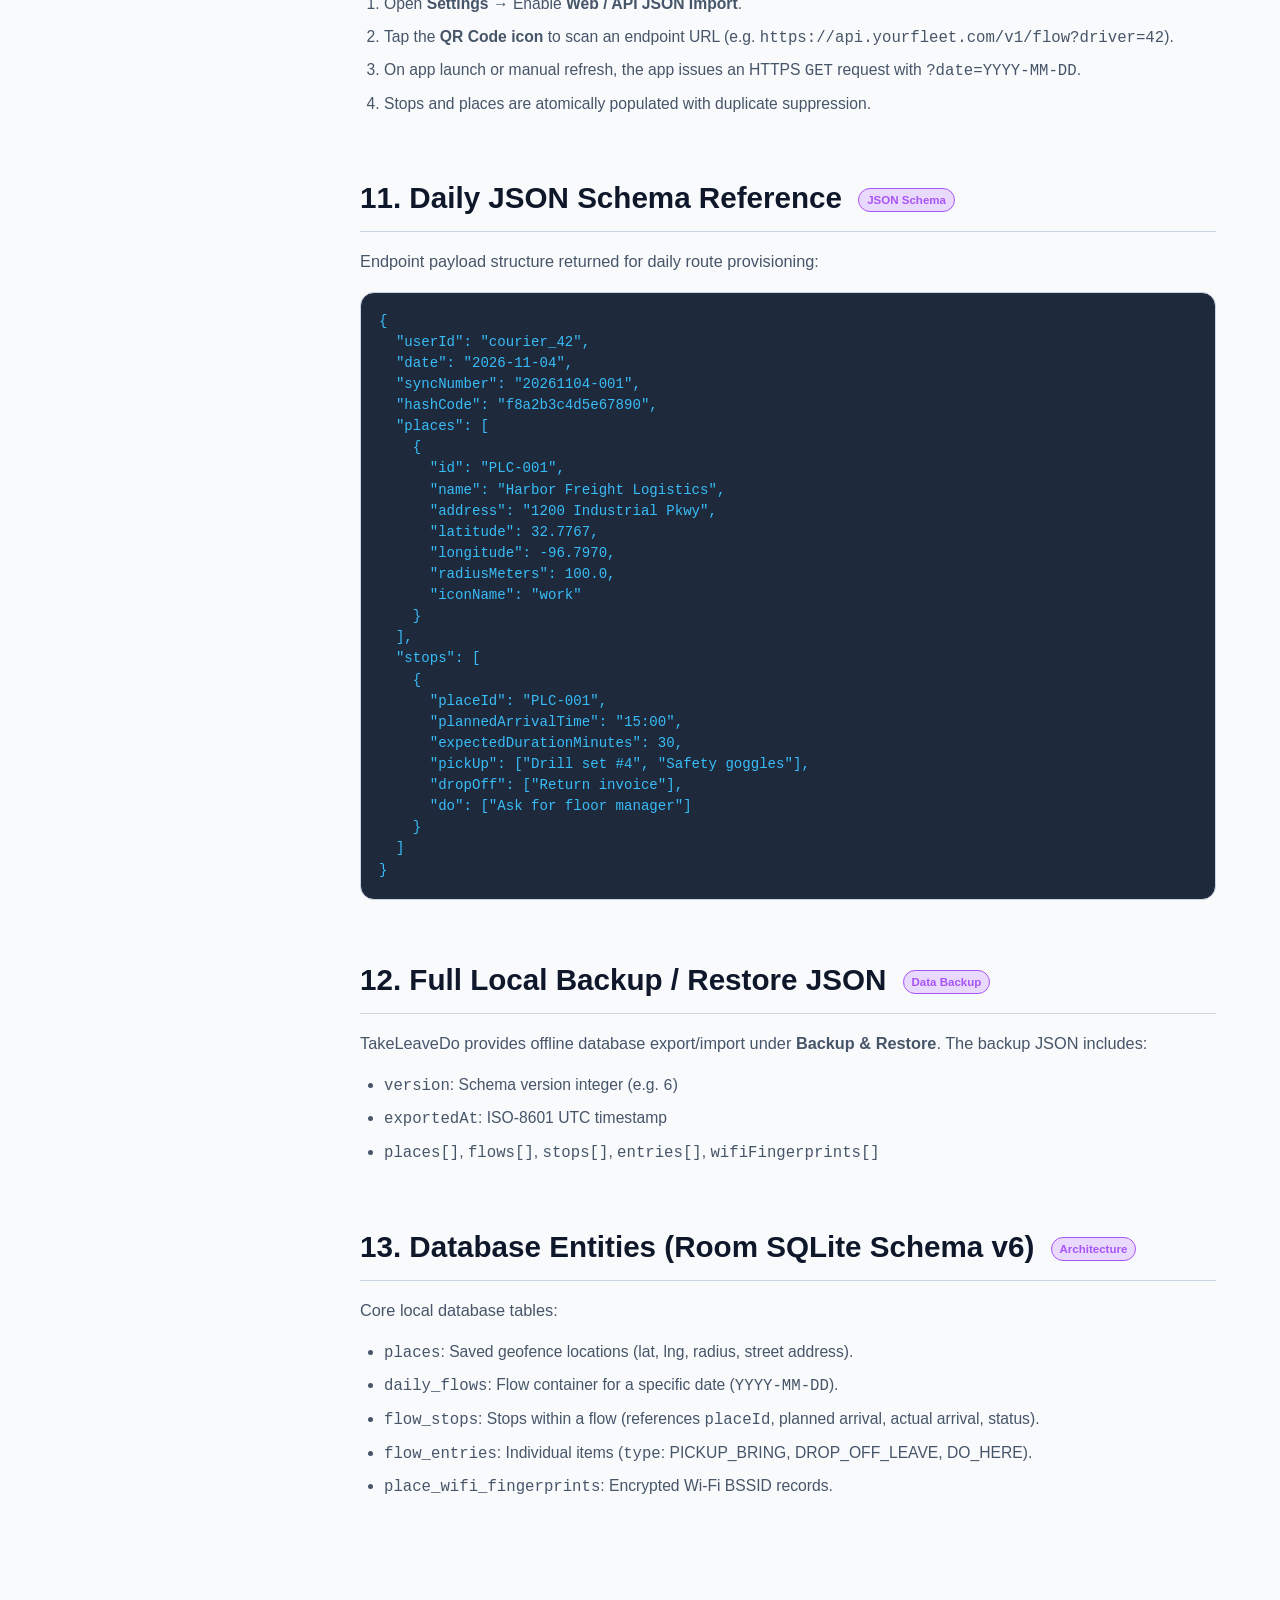
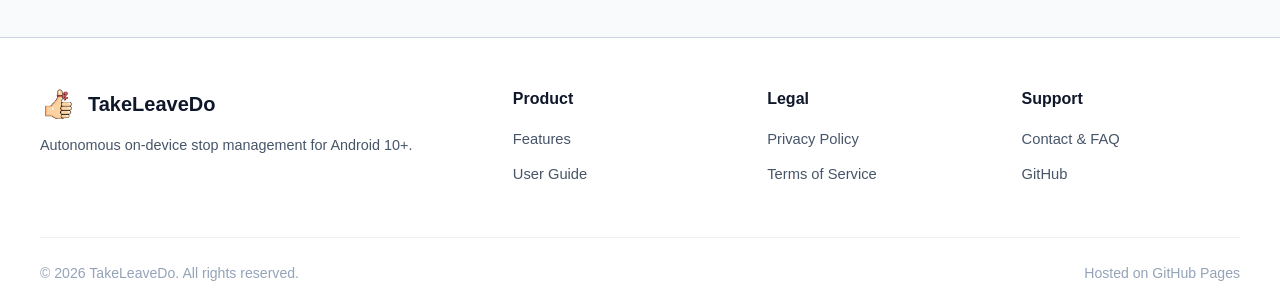
==== commit c96f3fc7: "Document Smart Route Opportunities and early presence optimization" ====
--- a/docs.html
+++ b/docs.html
@@ -305,6 +305,16 @@
             <tr><td><strong>When Stopped</strong></td><td>Postpones alerts until vehicle motion sensors detect you have parked.</td></tr>
           </tbody>
         </table>
+
+        <h3>Smart Route Opportunities (Early Presence Optimization)</h3>
+        <p>
+          If you visit or pass by a location hours ahead of a stop scheduled for later in the day, TakeLeaveDo automatically suppresses loud arrival alarms to avoid disturbance. Instead, if that future stop has items you can pick up or tasks you can do early, the app quietly presents a <strong>Route Shortcut Opportunity</strong> via a low-priority notification and timeline banner:
+        </p>
+        <ul>
+          <li><strong>Pick Up &amp; Skip Later Stop:</strong> Pre-loads items into your transit inventory and marks the future stop completed—saving miles, fuel, and an unnecessary second trip.</li>
+          <li><strong>Pick Up (Pre-load):</strong> Collects the items now into your transit inventory while keeping your scheduled evening return intact.</li>
+          <li><strong>Keep Schedule:</strong> Dismisses the shortcut suggestion and preserves your timeline as originally planned.</li>
+        </ul>
       </section>
 
       <!-- SECTION 7 -->
